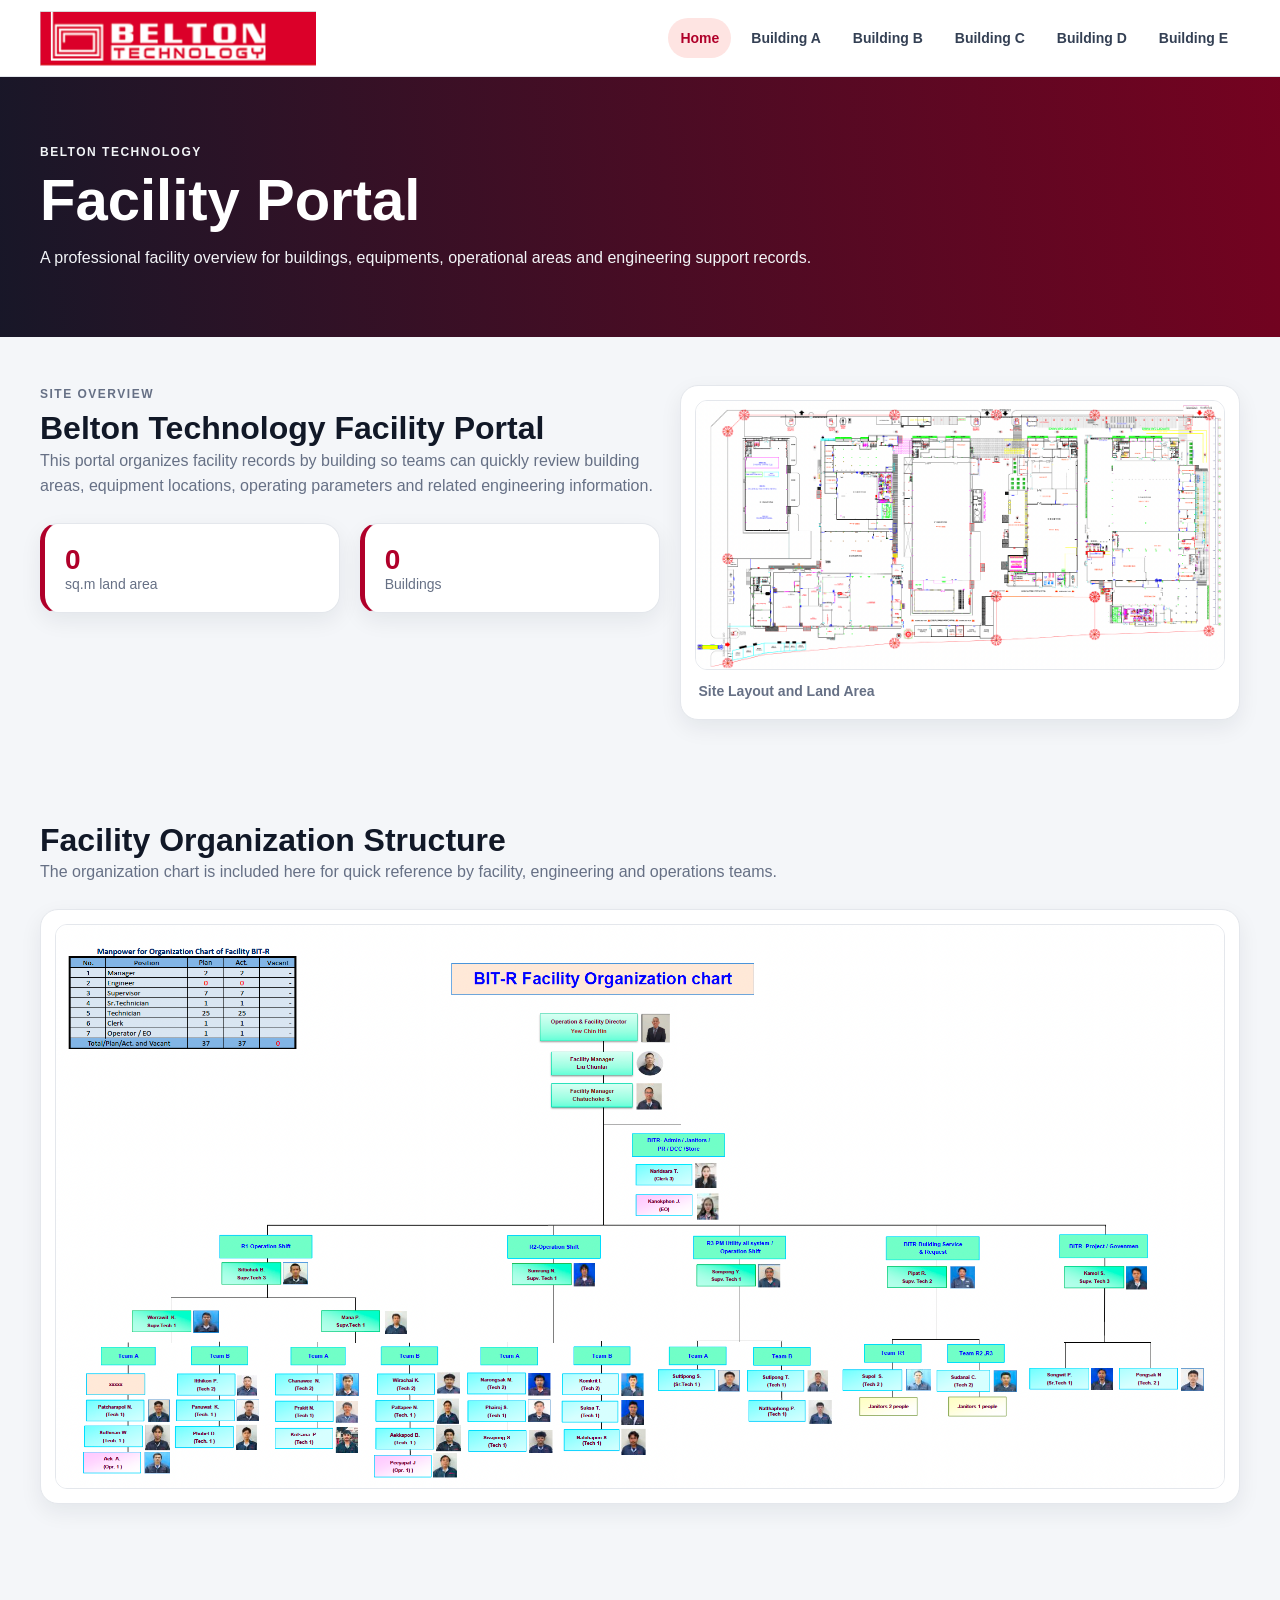
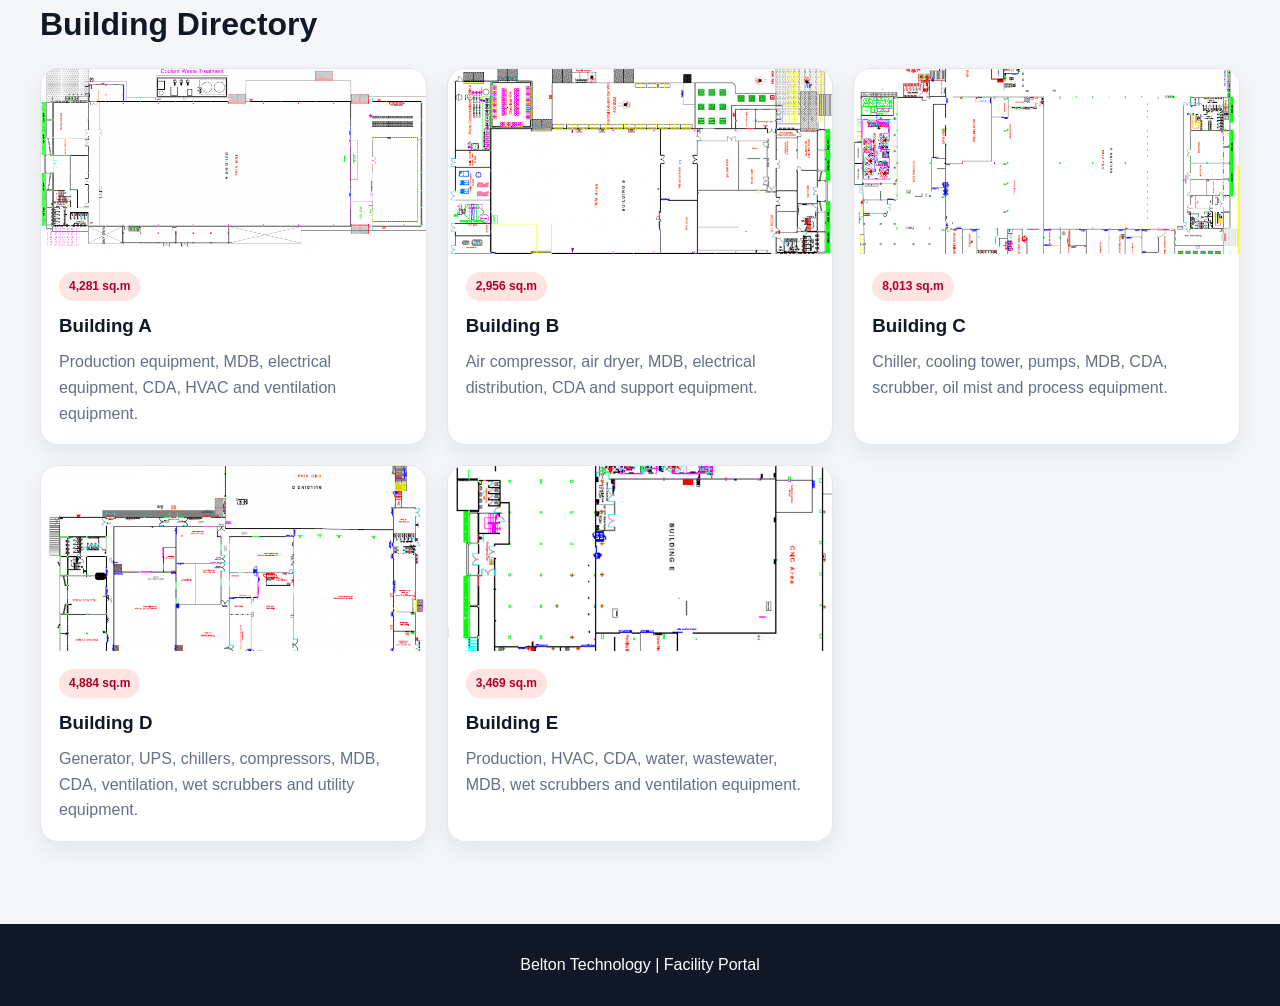
==== index.html @ 496d738d "Add javascript" ====
<!DOCTYPE html>
<html lang="en">
<head>
  <meta charset="UTF-8" />
  <meta name="viewport" content="width=device-width, initial-scale=1.0" />
  <title>Belton Technology | Facility Portal</title>
  <link rel="stylesheet" href="style.css" />
</head>
<body>

  <header class="site-header">
    <div class="container header-inner">
      <a class="brand" href="index.html">
  <img src="assets/photos/belton-logo.png" alt="Belton Technology Logo" class="company-logo">
</a>
      <nav class="top-nav">
  <a class="active" href="index.html">Home</a>
  <a href="buildingA.html">Building A</a>
  <a href="buildingB.html">Building B</a>
  <a href="buildingC.html">Building C</a>
  <a href="buildingD.html">Building D</a>
  <a href="buildingE.html">Building E</a>

</nav>
    </div>
  </header>

  <main>
    <section class="page-hero">
      <div class="container hero-inner">
        <div>
          <p class="eyebrow">Belton Technology</p>
          <h1>Facility Portal</h1>
          <p>A professional facility overview for buildings, equipments, operational areas and engineering support records.</p>
        </div>
      </div>
    </section>

    <section class="section">
      <div class="container summary-grid">
        <div>
          <div class="section-title">
            <p class="eyebrow">Site Overview</p>
            <h2>Belton Technology Facility Portal</h2>
            <p>
              This portal organizes facility records by building so teams can quickly review
              building areas, equipment locations, operating parameters and related engineering information.
            </p>
          </div>

          <div class="stat-grid interactive-stats">
  <button class="stat stat-button" type="button" data-message="Belton Technology has a total land area of 33,963 sq.m.">
    <strong class="counter" data-target="33963">0</strong>
    <span>sq.m land area</span>
  </button>

  <button class="stat stat-button" type="button" data-message="Belton Technology has 6 buildings. Click again to explore the building directory." data-scroll-target="building-directory">
    <strong class="counter" data-target="6">0</strong>
    <span>Buildings</span>
  </button>
</div>

<p id="stat-message" class="stat-message"></p>
         
        </div>

        <div>
      
      <figure class="image-card">
        <img src="assets/drawings/plant-layout-land.png" alt="Site Layout and Land Area" />
        <figcaption>Site Layout and Land Area</figcaption>
      </figure>

        </div>
      </div>
    </section>

    <section class="section">
      <div class="container">
        <div class="section-title">
          <h2>Facility Organization Structure</h2>
          <p>The organization chart is included here for quick reference by facility, engineering and operations teams.</p>
        </div>
        
      <figure class="image-card">
        <img src="assets/drawings/organization.png" alt="Facility Organization Chart" />
      </figure>

      </div>
    </section>

   <section class="section" id="building-directory">
      <div class="container">
        <div class="section-title">
          <h2>Building Directory</h2>
        </div>

        <div class="building-grid">
          <a class="building-card" href="buildingA.html">
            <img src="assets/drawings/building-a-floorplan.png" alt="Building A floor layout">
            <div><span class="badge">4,281 sq.m</span><h3>Building A</h3><p>Production equipment, MDB, electrical equipment, CDA, HVAC and ventilation equipment.</p></div>
          </a>

          <a class="building-card" href="buildingB.html">
            <img src="assets/drawings/building-b-floorplan.png" alt="Building B floor layout">
            <div><span class="badge">2,956 sq.m</span><h3>Building B</h3><p>Air compressor, air dryer, MDB, electrical distribution, CDA and support equipment.</p></div>
          </a>

          <a class="building-card" href="buildingC.html">
            <img src="assets/drawings/building-c-floorplan.png" alt="Building C floor layout">
            <div><span class="badge">8,013 sq.m</span><h3>Building C</h3><p>Chiller, cooling tower, pumps, MDB, CDA, scrubber, oil mist and process equipment.</p></div>
          </a>

          <a class="building-card" href="buildingD.html">
            <img src="assets/drawings/building-d-floorplan.png" alt="Building D floor layout">
            <div><span class="badge">4,884 sq.m</span><h3>Building D</h3><p>Generator, UPS, chillers, compressors, MDB, CDA, ventilation, wet scrubbers and utility equipment.</p></div>
          </a>

          <a class="building-card" href="buildingE.html">
            <img src="assets/drawings/building-e-floorplan.png" alt="Building E floor layout">
            <div><span class="badge">3,469 sq.m</span><h3>Building E</h3><p>Production, HVAC, CDA, water, wastewater, MDB, wet scrubbers and ventilation equipment.</p></div>
          </a>
        </div>
      </div>
    </section>
  </main>

 <footer class="site-footer">
  <p>Belton Technology | Facility Portal</p>
</footer>

<script src="script.js"></script>

</body>
</html>
---- style.css ----
* {
  box-sizing: border-box;
  margin: 0;
  padding: 0;
}

:root {
  --belton-red: #b0002a;
  --belton-dark-red: #7f001f;
  --ink: #111827;
  --muted: #667085;
  --bg: #f4f6f9;
  --card: #ffffff;
  --line: #e4e7ec;
  --dark: #101828;
}

body {
  font-family: Arial, Helvetica, sans-serif;
  background: var(--bg);
  color: var(--ink);
  line-height: 1.6;
}

img {
  display: block;
  max-width: 100%;
}

a {
  color: inherit;
  text-decoration: none;
}

.container {
  width: min(1200px, 94%);
  margin: 0 auto;
}

.site-header {
  background: #fff;
  border-bottom: 1px solid var(--line);
  position: sticky;
  top: 0;
  z-index: 20;
}

.header-inner {
  min-height: 76px;
  display: flex;
  align-items: center;
  justify-content: space-between;
  gap: 24px;
}

.brand {
  display: flex;
  align-items: center;
  gap: 12px;
}

.brand-mark {
  width: 44px;
  height: 44px;
  border-radius: 10px;
  background: linear-gradient(135deg, var(--belton-red), var(--belton-dark-red));
  color: #fff;
  display: grid;
  place-items: center;
  font-weight: 800;
  letter-spacing: 0.5px;
}

.brand strong {
  display: block;
  font-size: 20px;
  line-height: 1.1;
}

.brand small {
  display: block;
  color: var(--muted);
  font-weight: 700;
  margin-top: 3px;
}

.company-logo {
  height: 55px;
  width: auto;
  display: block;
}

.top-nav {
  display: flex;
  flex-wrap: wrap;
  gap: 8px;
  justify-content: flex-end;
}

.top-nav a {
  padding: 9px 12px;
  border-radius: 999px;
  color: #344054;
  font-weight: 700;
  font-size: 14px;
}

.top-nav a:hover,
.top-nav .active {
  background: #fee4e2;
  color: var(--belton-red);
}

.page-hero {
  background:
    linear-gradient(90deg, rgba(16, 24, 40, 0.94), rgba(127, 0, 31, 0.88)),
    linear-gradient(135deg, var(--belton-red), var(--dark));
  color: #fff;
  padding: 66px 0;
}

.page-hero h1 {
  font-size: clamp(34px, 5vw, 58px);
  line-height: 1.05;
  margin: 8px 0 14px;
}

.page-hero p {
  max-width: 900px;
  color: #f2f4f7;
}

.eyebrow {
  text-transform: uppercase;
  letter-spacing: 1.5px;
  font-size: 12px;
  font-weight: 800;
  color: #fda29b;
}

.section {
  padding: 48px 0;
}

.section-title {
  margin-bottom: 24px;
}

.section-title h2 {
  font-size: 32px;
  line-height: 1.18;
  margin-top: 6px;
}

.section-title p {
  color: var(--muted);
  max-width: 850px;
}

.summary-grid,
.card-grid,
.building-grid,
.image-grid,
.stat-grid {
  display: grid;
  gap: 20px;
}

.summary-grid {
  grid-template-columns: 1.05fr 0.95fr;
  align-items: start;
}

.card-grid {
  grid-template-columns: repeat(3, 1fr);
}

.building-grid {
  grid-template-columns: repeat(3, 1fr);
}

.stat-grid {
  grid-template-columns: repeat(4, 1fr);
}

.card,
.building-card,
.image-card,
.table-wrap,
.stat {
  background: var(--card);
  border: 1px solid var(--line);
  border-radius: 18px;
  box-shadow: 0 8px 22px rgba(16, 24, 40, 0.07);
  overflow: hidden;
}

.card {
  padding: 22px;
}

.card h3,
.building-card h3 {
  margin-bottom: 8px;
}

.card p,
.building-card p {
  color: var(--muted);
}

.building-card {
  transition: transform 0.2s ease, box-shadow 0.2s ease;
}

.building-card:hover {
  transform: translateY(-4px);
  box-shadow: 0 16px 32px rgba(16, 24, 40, 0.13);
}

.building-card img {
  width: 100%;
  height: 185px;
  object-fit: cover;
  background: #eaecf0;
}

.building-card div {
  padding: 18px;
}

.badge {
  display: inline-block;
  background: #fee4e2;
  color: var(--belton-red);
  border-radius: 999px;
  padding: 5px 10px;
  font-size: 12px;
  font-weight: 800;
  margin-bottom: 10px;
}

.stat {
  padding: 20px;
  border-left: 5px solid var(--belton-red);
}

.stat strong {
  display: block;
  font-size: 28px;
  color: var(--belton-red);
  line-height: 1.15;
}

.stat span {
  color: var(--muted);
  font-size: 14px;
}

.image-grid {
  grid-template-columns: repeat(2, 1fr);
}

.image-card {
  padding: 14px;
}

.image-card img {
  width: 100%;
  border-radius: 12px;
  border: 1px solid var(--line);
  background: #fff;
}

.image-card figcaption {
  padding: 10px 4px 2px;
  color: var(--muted);
  font-size: 14px;
  font-weight: 800;
}

.table-wrap {
  overflow-x: auto;
}

table {
  width: 100%;
  min-width: 430px;
  border-collapse: collapse;
}

th,
td {
  padding: 13px 14px;
  text-align: left;
  border-bottom: 1px solid var(--line);
}

th {
  background: var(--belton-red);
  color: #fff;
}

.note {
  padding: 18px 20px;
  border-radius: 16px;
  background: #fff7ed;
  border: 1px solid #fed7aa;
  color: #7c2d12;
}

.site-footer {
  background: var(--dark);
  color: #fff;
  text-align: center;
  padding: 28px;
  margin-top: 34px;
}

@media (max-width: 1000px) {
  .header-inner,
  .summary-grid {
    grid-template-columns: 1fr;
    display: grid;
  }

  .top-nav {
    justify-content: flex-start;
  }

  .card-grid,
  .building-grid,
  .stat-grid {
    grid-template-columns: repeat(2, 1fr);
  }

  .image-grid {
    grid-template-columns: 1fr;
  }
}

@media (max-width: 640px) {
  .card-grid,
  .building-grid,
  .stat-grid {
    grid-template-columns: 1fr;
  }

  .page-hero {
    padding: 42px 0;
  }
}


.two-stat-grid {
  display: grid;
  grid-template-columns: repeat(2, minmax(180px, 1fr));
  gap: 20px;
}

.equipment-grid {
  display: grid;
  grid-template-columns: repeat(2, 1fr);
  gap: 22px;
}

.equipment-card {
  background: var(--card);
  border: 1px solid var(--line);
  border-radius: 18px;
  box-shadow: 0 8px 22px rgba(16, 24, 40, 0.07);
  overflow: hidden;
}

.equipment-card img {
  width: 100%;
  height: 320px;
  object-fit: contain;
  background: #ffffff;
  border-bottom: none;
}

.equipment-body {
  padding: 20px;
}

.equipment-tag {
  display: inline-block;
  padding: 5px 10px;
  border-radius: 999px;
  background: #fee4e2;
  color: var(--belton-red);
  font-size: 12px;
  font-weight: 800;
  margin-bottom: 10px;
}

.equipment-location {
  color: var(--muted);
  margin-bottom: 14px;
}

.equipment-card dl {
  display: grid;
  gap: 12px;
}

.equipment-card dl div {
  padding-top: 12px;
  border-top: 1px solid var(--line);
}

.equipment-card dt {

  font-weight: 800;
  color: #344054;
  font-size: 13px;
}

.equipment-card dd {
  color: var(--muted);
  margin-top: 3px;
}

@media (max-width: 900px) {
  .equipment-grid {
    grid-template-columns: 1fr;
  }

  .two-stat-grid {
    grid-template-columns: 1fr;
  }
}

.building-hero-carousel {
  position: relative;
  height: 620px;
  overflow: hidden;
  color: white;
}
.carousel-track {
  display: flex;
  width: 100%;
  height: 100%;
  transition: transform 0.8s ease-in-out;
}

.carousel-track img {
  min-width: 100%;
  height: 100%;
  object-fit: cover;
}

.hero-overlay {
  position: absolute;
  inset: 0;
  background: linear-gradient(
    90deg,
    rgba(16, 24, 40, 0.78),
    rgba(80, 0, 35, 0.45)
  );
  z-index: 1;
}

.hero-text {
  position: absolute;
  z-index: 2;
  top: 50%;
  left: 8%;
  transform: translateY(-50%);
}

.hero-text h1 {
  font-size: clamp(48px, 7vw, 92px);
  line-height: 1;
  margin: 14px 0 20px;
}

.hero-text p {
  max-width: 850px;
  font-size: 20px;
  color: white;
}

.carousel-btn {
  position: absolute;
  top: 50%;
  transform: translateY(-50%);
  z-index: 5;

  width: 52px;
  height: 52px;
  border: none;
  border-radius: 50%;
  background: rgba(255, 255, 255, 0.92);
  color: #7f001f;

  display: grid;
  place-items: center;

  padding: 0;
  margin: 0;
  box-sizing: border-box;
  line-height: 1;
  cursor: pointer;
  appearance: none;
}

.carousel-btn:hover {
  background: white;
}

.carousel-btn::before {
  content: "";
  width: 11px;
  height: 11px;
  border: solid #7f001f;
  border-width: 0 4px 4px 0;
  display: block;
}

.prev-btn {
  left: 28px;
}

.next-btn {
  right: 28px;
}

.prev-btn::before {
  transform: rotate(135deg);
  margin-left: 4px;
}

.next-btn::before {
  transform: rotate(-45deg);
  margin-right: 4px;
}

/* Fix header background color */
.site-header {
  background: #ffffff;
  border-bottom: 1px solid var(--line);
}

.header-inner {
  background: #ffffff;
}

.top-nav {
  background: transparent;
}

.top-nav a {
  color: #344054;
}


/* Interactive stat cards */

.interactive-stats {
  grid-template-columns: repeat(2, minmax(180px, 1fr));
}

.stat-button {
  width: 100%;
  font-family: inherit;
  text-align: left;
  cursor: pointer;
  transition: transform 0.25s ease, box-shadow 0.25s ease, background 0.25s ease;
}

.stat-button:hover {
  transform: translateY(-6px);
  box-shadow: 0 18px 36px rgba(16, 24, 40, 0.16);
  background: #fff7f7;
}

.stat-button:active {
  transform: scale(0.98);
}

.stat-button:focus {
  outline: 3px solid #fda29b;
  outline-offset: 3px;
}

.stat-message {
  margin-top: 16px;
  color: var(--belton-red);
  font-weight: 800;
  font-size: 16px;
}

.equipment-card {
  transition: transform 0.22s ease, box-shadow 0.22s ease;
}

.equipment-card:hover {
  transform: translateY(-5px);
  box-shadow: 0 16px 32px rgba(16, 24, 40, 0.13);
}



.hero-text {
  animation: fadeUp 0.8s ease both;
}

@keyframes fadeUp {
  from {
    opacity: 0;
    transform: translateY(-40%);
  }

  to {
    opacity: 1;
    transform: translateY(-50%);
  }
}

/* Lift effect for building overview stat cards */
.two-stat-grid .stat {
  transition: transform 0.25s ease, box-shadow 0.25s ease;
}

.two-stat-grid .stat:hover {
  transform: translateY(-6px);
  box-shadow: 0 18px 34px rgba(16, 24, 40, 0.14);
}





/* Back to Top Button */
.back-to-top {
  position: fixed;
  right: 25px;
  bottom: 25px;
  width: 48px;
  height: 48px;
  border: none;
  border-radius: 50%;
  background-color: #222;
  color: white;
  font-size: 24px;
  font-weight: bold;
  cursor: pointer;
  display: none;
  align-items: center;
  justify-content: center;
  box-shadow: 0 6px 18px rgba(0, 0, 0, 0.25);
  z-index: 999;
  transition: transform 0.3s ease, opacity 0.3s ease, background-color 0.3s ease;
}

.back-to-top.show {
  display: flex;
}

.back-to-top:hover {
  transform: translateY(-5px);
  background-color: #444;
}

/* Smaller button on mobile */
@media (max-width: 600px) {
  .back-to-top {
    right: 18px;
    bottom: 18px;
    width: 42px;
    height: 42px;
    font-size: 22px;
  }
}



/* =========================
   Image Zoom Popup
========================= */

.zoomable-image {
  cursor: zoom-in;
}

/* Popup background */
.image-popup {
  position: fixed;
  top: 0;
  left: 0;
  width: 100%;
  height: 100%;
  background-color: rgba(0, 0, 0, 0.85);
  display: none;
  align-items: center;
  justify-content: center;
  flex-direction: column;
  z-index: 3000;
  padding: 20px;
}

/* Show popup */
.image-popup.active {
  display: flex;
}

/* Large image */
.image-popup-img {
  max-width: 90%;
  max-height: 80vh;
  border-radius: 10px;
  box-shadow: 0 8px 25px rgba(0, 0, 0, 0.5);
  cursor: default;
}

/* Caption text */
.image-popup-caption {
  color: white;
  margin-top: 12px;
  font-size: 15px;
  text-align: center;
  max-width: 90%;
}

/* Close button */
.image-popup-close {
  position: absolute;
  top: 25px;
  right: 35px;
  color: white;
  font-size: 42px;
  font-weight: bold;
  cursor: pointer;
  transition: transform 0.2s ease;
}

.image-popup-close:hover {
  transform: scale(1.15);
}

/* Mobile adjustment */
@media (max-width: 600px) {
  .image-popup-img {
    max-width: 95%;
    max-height: 75vh;
  }

  .image-popup-close {
    top: 18px;
    right: 24px;
    font-size: 36px;
  }

  .image-popup-caption {
    font-size: 14px;
  }
}


/* =========================
   Scroll Reveal Animation
========================= */

.reveal {
  opacity: 0;
  transform: translateY(35px);
  transition: opacity 1s ease, transform 1s ease;
}

.reveal.show-reveal {
  opacity: 1;
  transform: translateY(0);
}



/* =========================
   Carousel Dots
========================= */

.carousel-dots {
  position: absolute;
  left: 50%;
  bottom: 18px;
  transform: translateX(-50%);
  display: flex;
  gap: 10px;
  z-index: 20;
}

.carousel-dot {
  width: 6px;
  height: 6px;
  border: none;
  border-radius: 50%;
  background-color: rgba(255, 255, 255, 0.65);
  cursor: pointer;
  transition: transform 0.3s ease, background-color 0.3s ease;
}

.carousel-dot.active {
  background-color: #ffffff;
  transform: scale(1.25);
}

.carousel-dot:hover {
  background-color: #ffffff;
  transform: scale(1.2);
}
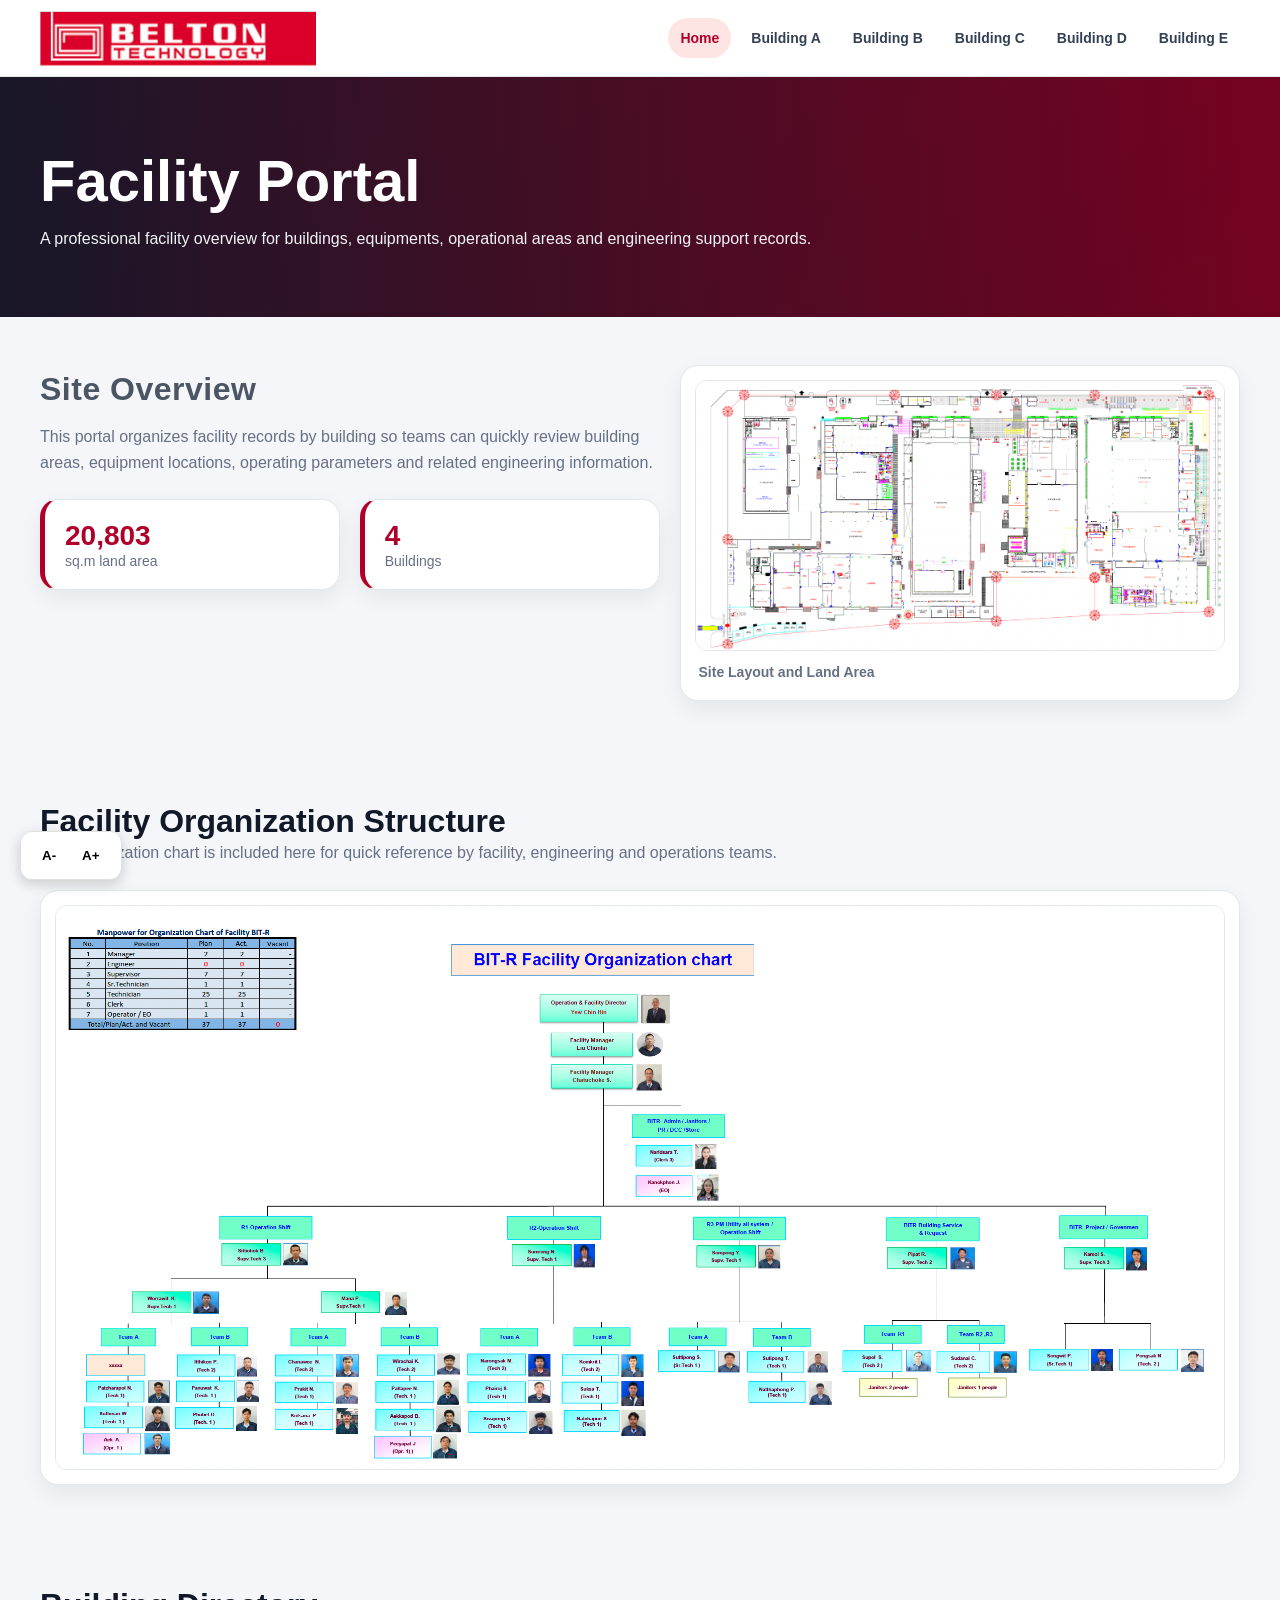
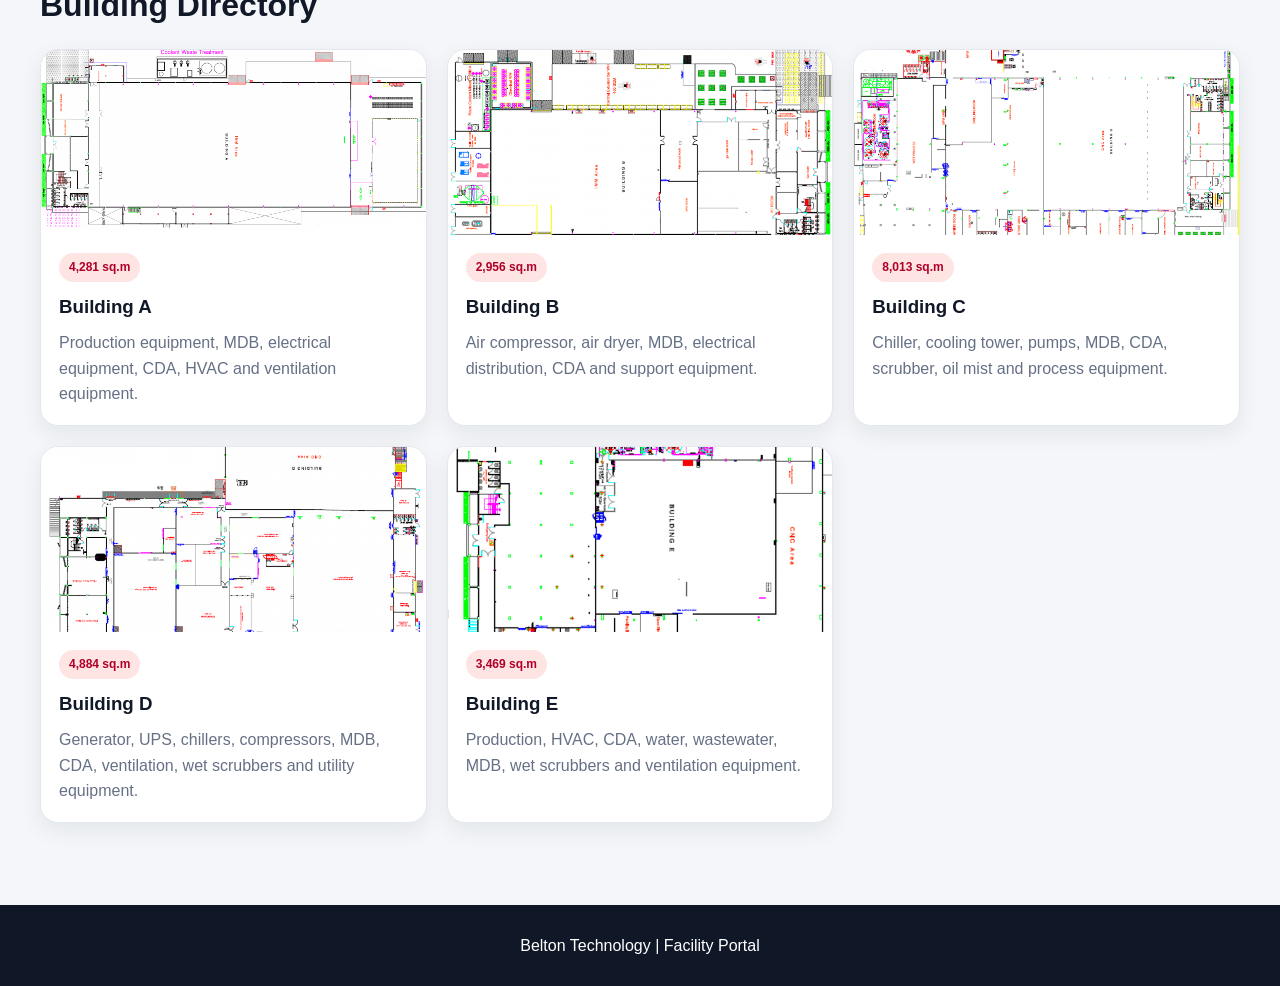
==== commit 11b2089d: "New changes" ====
--- a/index.html
+++ b/index.html
@@ -3,7 +3,7 @@
 <head>
   <meta charset="UTF-8" />
   <meta name="viewport" content="width=device-width, initial-scale=1.0" />
-  <title>Belton Technology | Facility Portal</title>
+  <title>Facility Portal</title>
   <link rel="stylesheet" href="style.css" />
 </head>
 <body>
@@ -29,7 +29,6 @@
     <section class="page-hero">
       <div class="container hero-inner">
         <div>
-          <p class="eyebrow">Belton Technology</p>
           <h1>Facility Portal</h1>
           <p>A professional facility overview for buildings, equipments, operational areas and engineering support records.</p>
         </div>
@@ -40,8 +39,7 @@
       <div class="container summary-grid">
         <div>
           <div class="section-title">
-            <p class="eyebrow">Site Overview</p>
-            <h2>Belton Technology Facility Portal</h2>
+          <h2 class="overview-title">Site Overview</h2>
             <p>
               This portal organizes facility records by building so teams can quickly review
               building areas, equipment locations, operating parameters and related engineering information.
@@ -129,6 +127,14 @@
   <p>Belton Technology | Facility Portal</p>
 </footer>
 
+<div class="text-size-box">
+  <div class="text-size-buttons">
+    <button onclick="decreaseText()">A-</button>
+    <button onclick="increaseText()">A+</button>
+  </div>
+</div>
+
+
 <script src="script.js"></script>
 
 </body>
--- a/style.css
+++ b/style.css
@@ -810,3 +810,54 @@
   background-color: #ffffff;
   transform: scale(1.2);
 }
+
+
+.text-size-box {
+  position: fixed;
+  left: 20px;
+  bottom: 20px;
+  background-color: white;
+  padding: 10px 12px;
+  border-radius: 12px;
+  box-shadow: 0 4px 14px rgba(0, 0, 0, 0.18);
+  z-index: 1000;
+  text-align: center;
+  border: 1px solid #e0e0e0;
+}
+
+.text-size-box p {
+  margin: 0 0 8px;
+  font-size: 13px;
+  font-weight: 600;
+  color: #ffffff;
+}
+
+.text-size-buttons {
+  display: flex;
+  gap: 8px;
+}
+
+.text-size-buttons button {
+  border: none;
+  background-color: #ffffff;
+  color: rgb(0, 0, 0);
+  padding: 6px 9px;
+  border-radius: 8px;
+  cursor: pointer;
+  font-weight: bold;
+  transition: 0.3s ease;
+}
+
+.text-size-buttons button:hover {
+  background-color: #ffffff;
+  transform: translateY(-2px);
+}
+
+
+.overview-title {
+  font-size: 34px;
+  font-weight: 800;
+  color: #4b5563;
+  margin-bottom: 15px;
+  letter-spacing: 0.5px;
+}
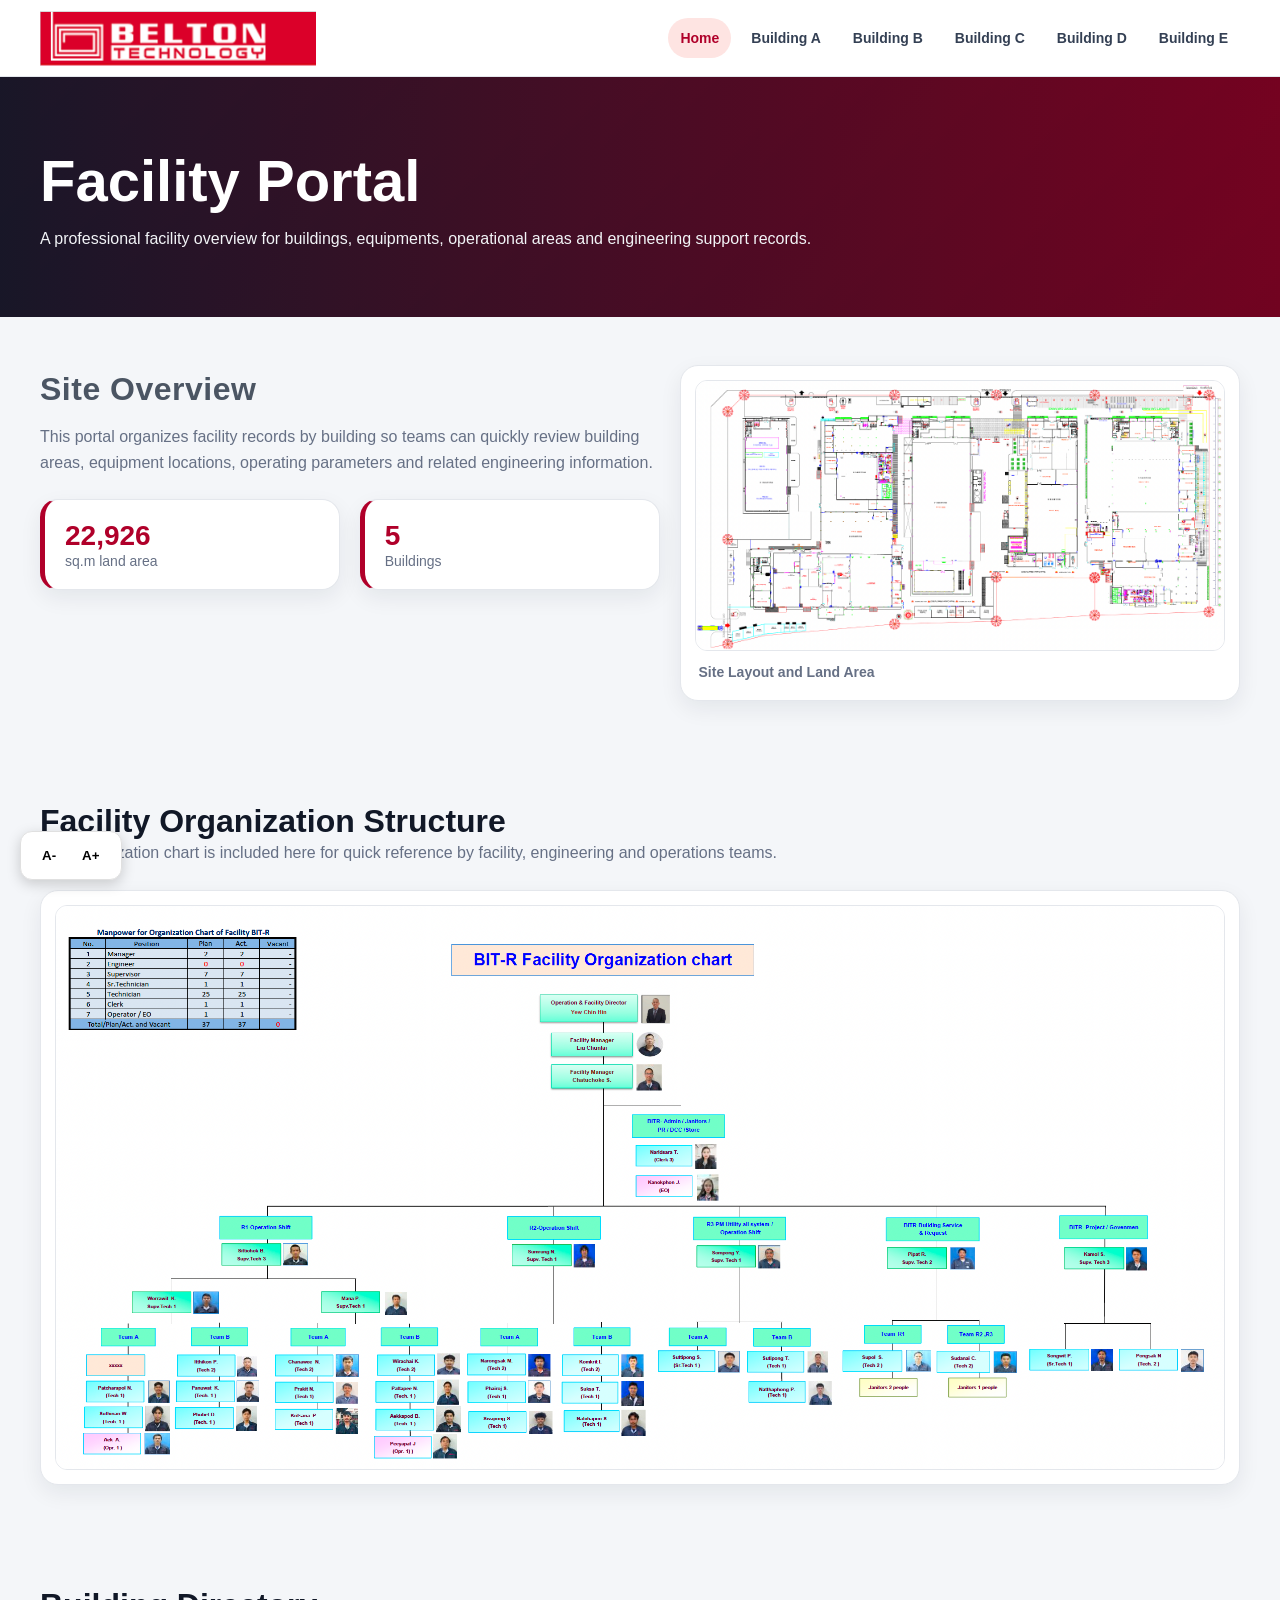
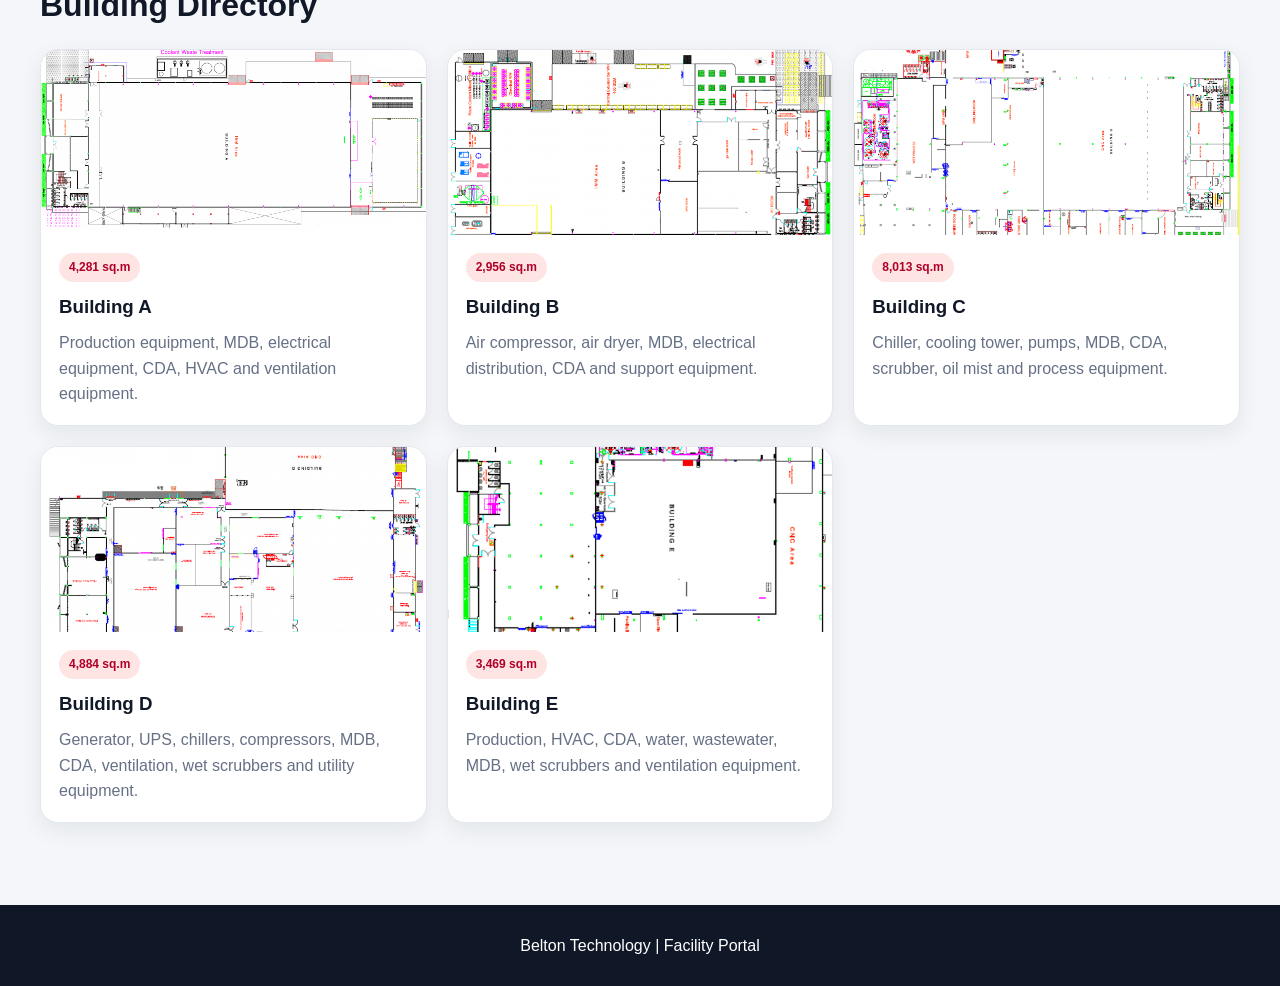
==== commit 8a1e405a: "New changes added and mobile view" ====
--- a/index.html
+++ b/index.html
@@ -3,27 +3,30 @@
 <head>
   <meta charset="UTF-8" />
   <meta name="viewport" content="width=device-width, initial-scale=1.0" />
-  <title>Facility Portal</title>
+  <title>Belton Technology | Facility Portal</title>
   <link rel="stylesheet" href="style.css" />
-</head>
-<body>
+<header class="site-header">
+  <div class="container header-inner">
 
-  <header class="site-header">
-    <div class="container header-inner">
-      <a class="brand" href="index.html">
-  <img src="assets/photos/belton-logo.png" alt="Belton Technology Logo" class="company-logo">
-</a>
-      <nav class="top-nav">
-  <a class="active" href="index.html">Home</a>
-  <a href="buildingA.html">Building A</a>
-  <a href="buildingB.html">Building B</a>
-  <a href="buildingC.html">Building C</a>
-  <a href="buildingD.html">Building D</a>
-  <a href="buildingE.html">Building E</a>
+    <a class="brand" href="index.html">
+      <img src="assets/photos/belton-logo.png" alt="Belton Technology Logo" class="company-logo">
+    </a>
 
-</nav>
-    </div>
-  </header>
+    <button class="hamburger" id="hamburgerBtn" type="button" aria-label="Open menu">
+      ☰
+    </button>
+
+    <nav class="top-nav" id="mobileNav">
+      <a class="active" href="index.html">Home</a>
+      <a href="buildingA.html">Building A</a>
+      <a href="buildingB.html">Building B</a>
+      <a href="buildingC.html">Building C</a>
+      <a href="buildingD.html">Building D</a>
+      <a href="buildingE.html">Building E</a>
+    </nav>
+
+  </div>
+</header>
 
   <main>
     <section class="page-hero">
@@ -134,7 +137,6 @@
   </div>
 </div>
 
-
 <script src="script.js"></script>
 
 </body>
--- a/style.css
+++ b/style.css
@@ -352,6 +352,7 @@
   }
 }
 
+/* Equipment grid */
 
 .two-stat-grid {
   display: grid;
@@ -433,6 +434,8 @@
   }
 }
 
+/* Carousel of Each page displayin the building images*/
+
 .building-hero-carousel {
   position: relative;
   height: 620px;
@@ -482,6 +485,8 @@
   font-size: 20px;
   color: white;
 }
+
+/* Carousel button */
 
 .carousel-btn {
   position: absolute;
@@ -860,4 +865,329 @@
   color: #4b5563;
   margin-bottom: 15px;
   letter-spacing: 0.5px;
-}+}
+
+.theme-toggle {
+  position: fixed;
+  right: 20px;
+  bottom: 20px;
+  width: 46px;
+  height: 46px;
+  border: none;
+  border-radius: 50%;
+  background-color: #ffffff;
+  color: #374151;
+  font-size: 20px;
+  cursor: pointer;
+  box-shadow: 0 6px 18px rgba(0, 0, 0, 0.18);
+  z-index: 1000;
+  transition: 0.3s ease;
+}
+
+
+/* =========================
+   Better Mobile View
+========================= */
+
+@media (max-width: 768px) {
+
+  body {
+    overflow-x: hidden;
+  }
+
+  .container {
+    width: 92%;
+  }
+
+  .header-inner {
+    min-height: auto;
+    padding: 14px 0;
+    gap: 14px;
+  }
+
+  .brand {
+    justify-content: center;
+  }
+
+  .company-logo {
+    height: 45px;
+  }
+
+  .top-nav {
+    justify-content: center;
+    gap: 6px;
+  }
+
+  .top-nav a {
+    font-size: 13px;
+    padding: 8px 10px;
+  }
+
+  .building-hero-carousel {
+    height: 420px;
+  }
+
+  .hero-text {
+    left: 6%;
+    right: 6%;
+  }
+
+  .hero-text h1 {
+    font-size: 36px;
+  }
+
+  .hero-text p {
+    font-size: 15px;
+    max-width: 100%;
+  }
+
+  .carousel-btn {
+    width: 40px;
+    height: 40px;
+  }
+
+  .prev-btn {
+    left: 12px;
+  }
+
+  .next-btn {
+    right: 12px;
+  }
+
+  .section {
+    padding: 34px 0;
+  }
+
+  .section-title h2,
+  .overview-title {
+    font-size: 26px;
+  }
+
+  .card,
+  .building-card div,
+  .equipment-body,
+  .stat {
+    padding: 16px;
+  }
+
+  .equipment-card img {
+    height: 240px;
+  }
+}
+
+@media (max-width: 480px) {
+
+  .building-hero-carousel {
+    height: 360px;
+  }
+
+  .hero-text h1 {
+    font-size: 30px;
+  }
+
+  .hero-text p {
+    font-size: 14px;
+  }
+
+  .top-nav a {
+    font-size: 12px;
+    padding: 7px 9px;
+  }
+
+  .page-hero h1 {
+    font-size: 30px;
+  }
+
+  .section-title h2,
+  .overview-title {
+    font-size: 23px;
+  }
+
+  .equipment-card img {
+    height: 210px;
+  }
+}
+
+/* =========================
+   Mobile Hamburger Menu
+========================= */
+
+.hamburger {
+  display: none;
+  border: none;
+  background: #fee4e2;
+  color: var(--belton-red);
+  font-size: 28px;
+  font-weight: 800;
+  width: 44px;
+  height: 44px;
+  border-radius: 10px;
+  cursor: pointer;
+}
+
+@media (max-width: 768px) {
+
+  .header-inner {
+    display: flex;
+    flex-wrap: wrap;
+    justify-content: space-between;
+    align-items: center;
+  }
+
+  .hamburger {
+    display: grid;
+    place-items: center;
+  }
+
+  .top-nav {
+    display: none;
+    width: 100%;
+    flex-direction: column;
+    gap: 8px;
+    padding: 12px 0 6px;
+  }
+
+  .top-nav.show-menu {
+    display: flex;
+  }
+
+  .top-nav a {
+    display: block;
+    width: 100%;
+    text-align: center;
+    background: #f9fafb;
+    border: 1px solid var(--line);
+    border-radius: 12px;
+    padding: 12px;
+    font-size: 14px;
+  }
+}
+
+
+/* =========================
+   Fix Invisible Equipment Cards
+========================= */
+
+.equipment-grid,
+.equipment-card,
+.equipment-card img,
+.equipment-body {
+  opacity: 1 !important;
+  visibility: visible !important;
+}
+
+.equipment-grid.reveal,
+.equipment-card.reveal,
+.equipment-card img.reveal,
+.equipment-body.reveal,
+.equipment-card .reveal {
+  opacity: 1 !important;
+  visibility: visible !important;
+  transform: none !important;
+}
+
+
+
+/* Force equipment cards to stay visible */
+.equipment-grid .equipment-card,
+.equipment-grid .equipment-card img,
+.equipment-grid .equipment-body {
+  opacity: 1 !important;
+  visibility: visible !important;
+  transform: none !important;
+  display: block !important;
+}
+
+/* =========================
+   Final fix for invisible equipment sections
+========================= */
+
+.reveal:has(.equipment-grid),
+.reveal:has(.equipment-card),
+.section:has(.equipment-grid),
+.container:has(.equipment-grid),
+.equipment-grid,
+.equipment-card,
+.equipment-card img,
+.equipment-body {
+  opacity: 1 !important;
+  visibility: visible !important;
+  transform: none !important;
+}
+
+/* =========================
+   Smaller Carousel Buttons on Mobile
+========================= */
+
+@media (max-width: 768px) {
+  .carousel-btn {
+    width: 38px;
+    height: 38px;
+  }
+
+  .carousel-btn::before {
+    width: 8px;
+    height: 8px;
+    border-width: 0 3px 3px 0;
+  }
+
+  .prev-btn {
+    left: 14px;
+  }
+
+  .next-btn {
+    right: 14px;
+  }
+}
+
+@media (max-width: 480px) {
+  .carousel-btn {
+    width: 34px;
+    height: 34px;
+  }
+
+  .carousel-btn::before {
+    width: 7px;
+    height: 7px;
+    border-width: 0 3px 3px 0;
+  }
+
+  .prev-btn {
+    left: 10px;
+  }
+
+  .next-btn {
+    right: 10px;
+  }
+}
+
+@media (max-width: 768px) {
+  .hero-text h1 {
+    font-size: 36px;
+  }
+
+  .hero-text p {
+    font-size: 17px;
+  }
+}
+
+@media (max-width: 480px) {
+  .hero-text h1 {
+    font-size: 30px;
+  }
+
+  .hero-text p {
+    font-size: 15px;
+  }
+}
+
+/* =========================
+   Hide Carousel Arrows on Phone View
+========================= */
+
+@media (max-width: 768px) {
+  .building-hero-carousel .carousel-btn {
+    display: none !important;
+  }
+}
+
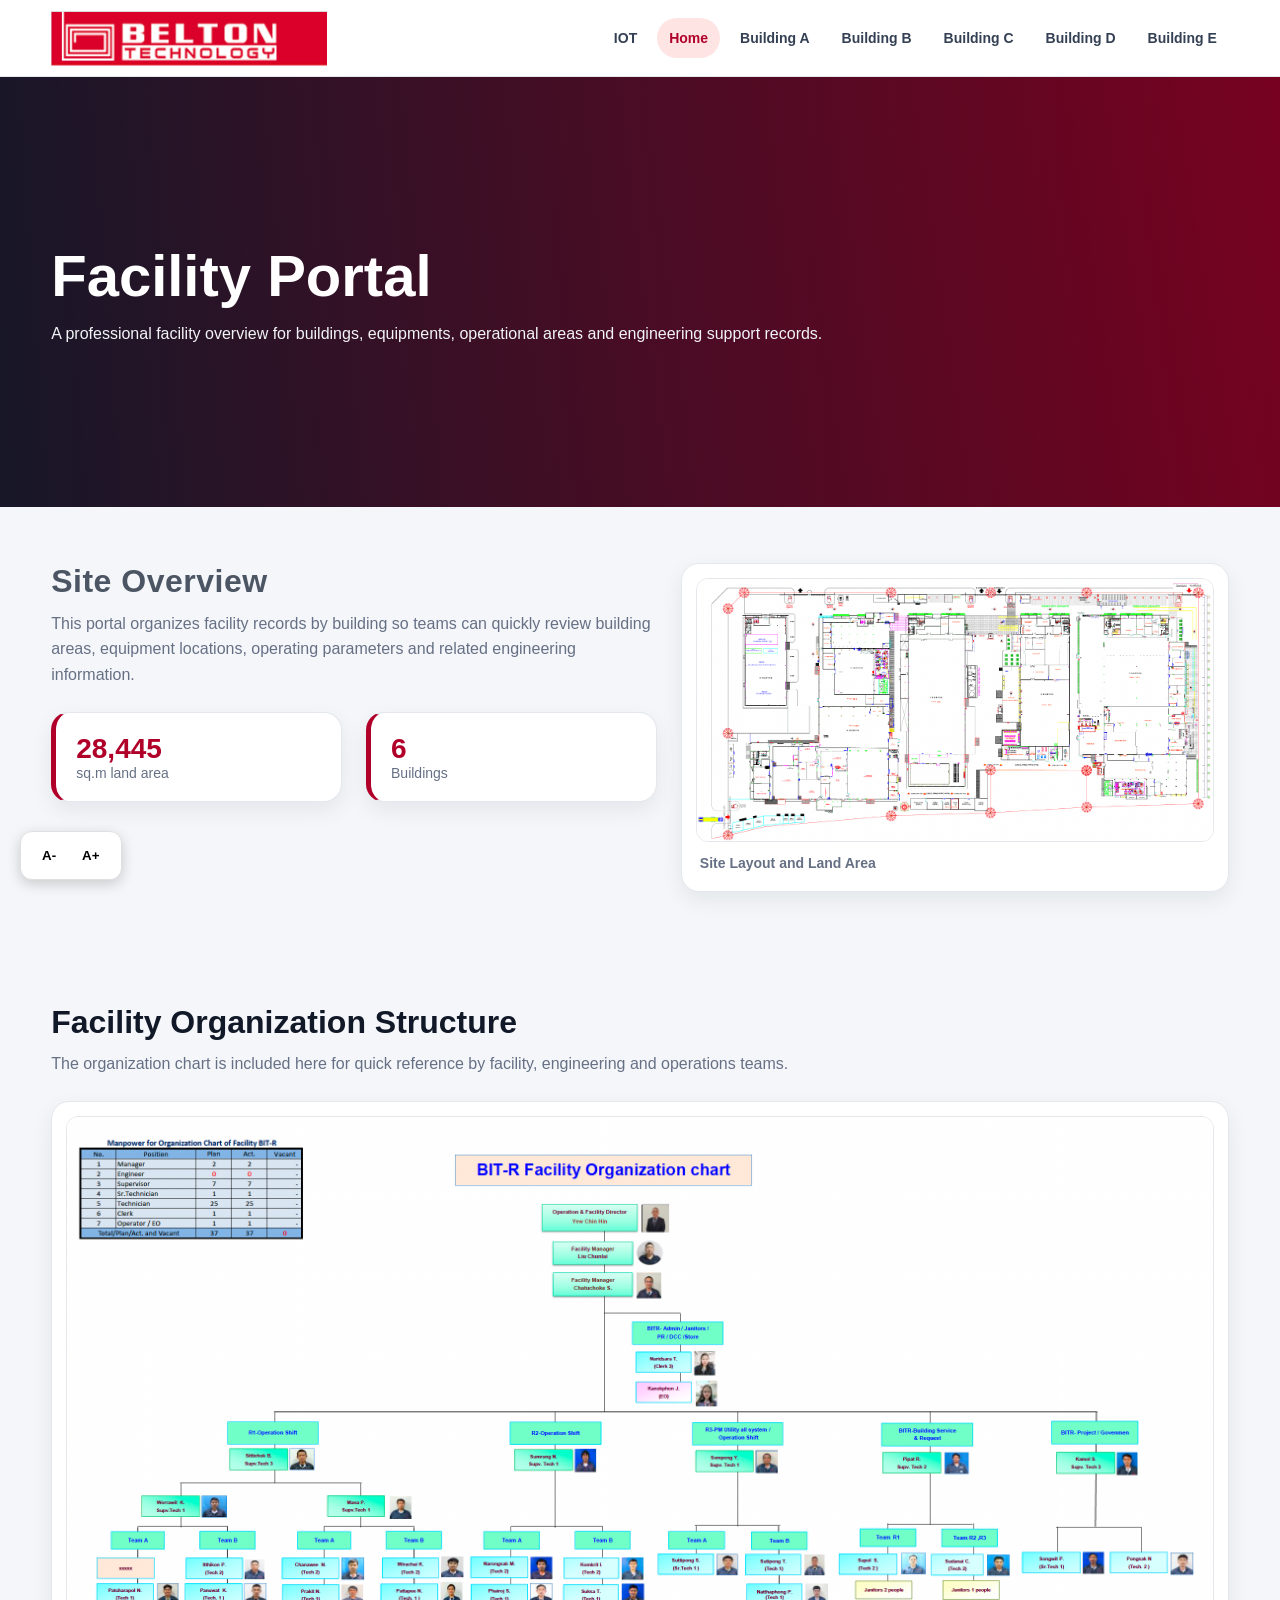
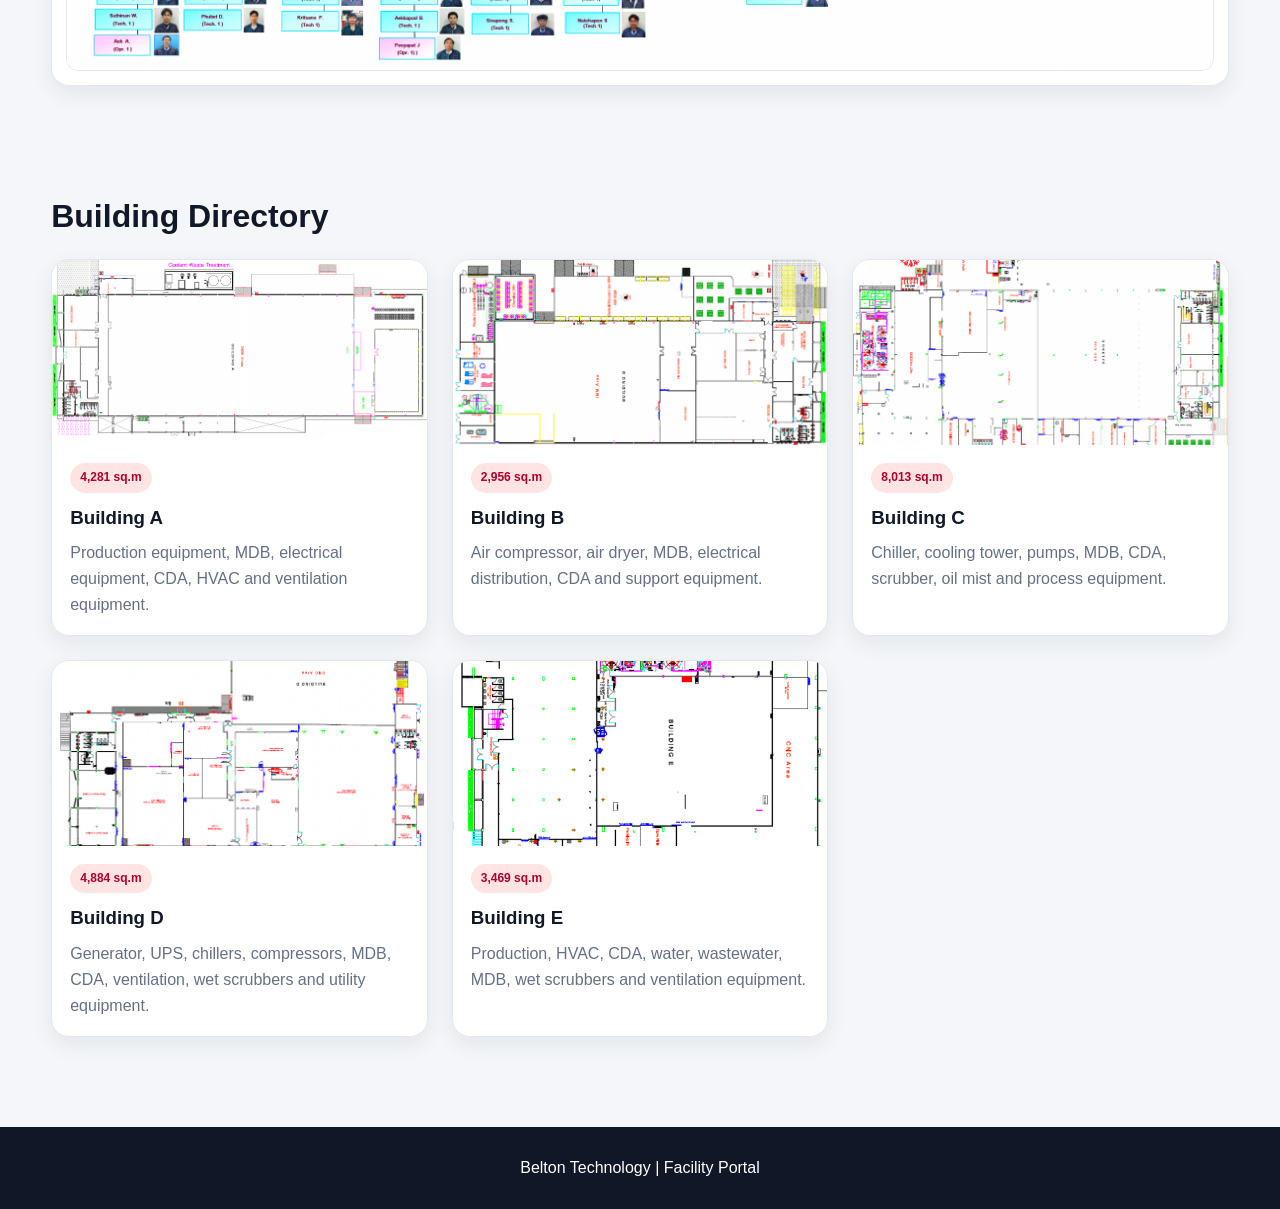
==== commit e5ec7237: "New page added IOT" ====
--- a/index.html
+++ b/index.html
@@ -17,6 +17,7 @@
     </button>
 
     <nav class="top-nav" id="mobileNav">
+      <a href="IOT.html">IOT</a>
       <a class="active" href="index.html">Home</a>
       <a href="buildingA.html">Building A</a>
       <a href="buildingB.html">Building B</a>
--- a/style.css
+++ b/style.css
@@ -1,4 +1,3 @@
-
 * {
   box-sizing: border-box;
   margin: 0;
@@ -16,11 +15,16 @@
   --dark: #101828;
 }
 
+html {
+  scroll-behavior: smooth;
+}
+
 body {
   font-family: Arial, Helvetica, sans-serif;
   background: var(--bg);
   color: var(--ink);
   line-height: 1.6;
+  overflow-x: hidden;
 }
 
 img {
@@ -33,13 +37,40 @@
   text-decoration: none;
 }
 
+/* =========================
+   Shared Layout Spacing
+========================= */
+
 .container {
-  width: min(1200px, 94%);
+  width: min(1200px, 92%);
   margin: 0 auto;
 }
 
+.section {
+  padding: clamp(36px, 5vw, 56px) 0;
+}
+
+.section-title {
+  margin-bottom: 24px;
+}
+
+.section-title h2 {
+  font-size: clamp(26px, 3vw, 32px);
+  line-height: 1.18;
+  margin-bottom: 10px;
+}
+
+.section-title p {
+  color: var(--muted);
+  max-width: 850px;
+}
+
+/* =========================
+   Header / Navigation
+========================= */
+
 .site-header {
-  background: #fff;
+  background: #ffffff;
   border-bottom: 1px solid var(--line);
   position: sticky;
   top: 0;
@@ -58,6 +89,7 @@
   display: flex;
   align-items: center;
   gap: 12px;
+  flex-shrink: 0;
 }
 
 .brand-mark {
@@ -94,8 +126,10 @@
 .top-nav {
   display: flex;
   flex-wrap: wrap;
+  align-items: center;
+  justify-content: flex-end;
   gap: 8px;
-  justify-content: flex-end;
+  background: transparent;
 }
 
 .top-nav a {
@@ -104,6 +138,7 @@
   color: #344054;
   font-weight: 700;
   font-size: 14px;
+  white-space: nowrap;
 }
 
 .top-nav a:hover,
@@ -111,13 +146,30 @@
   background: #fee4e2;
   color: var(--belton-red);
 }
+
+.hamburger {
+  display: none;
+  border: none;
+  background: #fee4e2;
+  color: var(--belton-red);
+  font-size: 28px;
+  font-weight: 800;
+  width: 44px;
+  height: 44px;
+  border-radius: 10px;
+  cursor: pointer;
+}
+
+/* =========================
+   Normal Page Hero
+========================= */
 
 .page-hero {
   background:
     linear-gradient(90deg, rgba(16, 24, 40, 0.94), rgba(127, 0, 31, 0.88)),
     linear-gradient(135deg, var(--belton-red), var(--dark));
   color: #fff;
-  padding: 66px 0;
+  padding: clamp(42px, 6vw, 66px) 0;
 }
 
 .page-hero h1 {
@@ -139,56 +191,205 @@
   color: #fda29b;
 }
 
-.section {
-  padding: 48px 0;
-}
-
-.section-title {
-  margin-bottom: 24px;
-}
-
-.section-title h2 {
-  font-size: 32px;
-  line-height: 1.18;
-  margin-top: 6px;
-}
-
-.section-title p {
-  color: var(--muted);
+/* =========================
+   Building Hero Carousel
+========================= */
+
+.building-hero-carousel {
+  position: relative;
+  height: 620px;
+  overflow: hidden;
+  color: white;
+}
+
+.carousel-track {
+  display: flex;
+  width: 100%;
+  height: 100%;
+  transition: transform 0.8s ease-in-out;
+}
+
+.carousel-track img {
+  min-width: 100%;
+  height: 100%;
+  object-fit: cover;
+}
+
+.hero-overlay {
+  position: absolute;
+  inset: 0;
+  background: linear-gradient(
+    90deg,
+    rgba(16, 24, 40, 0.78),
+    rgba(80, 0, 35, 0.45)
+  );
+  z-index: 1;
+}
+
+.hero-text {
+  position: absolute;
+  z-index: 2;
+  top: 50%;
+  left: 50%;
+  width: min(1200px, 92%);
+  transform: translate(-50%, -50%);
+  animation: fadeHero 0.8s ease both;
+}
+
+.hero-text h1 {
+  font-size: clamp(48px, 7vw, 92px);
+  line-height: 1;
+  margin: 14px 0 20px;
+}
+
+.hero-text p {
   max-width: 850px;
-}
+  font-size: 20px;
+  color: white;
+}
+
+@keyframes fadeHero {
+  from {
+    opacity: 0;
+    transform: translate(-50%, -42%);
+  }
+
+  to {
+    opacity: 1;
+    transform: translate(-50%, -50%);
+  }
+}
+
+/* Carousel buttons */
+
+.carousel-btn {
+  position: absolute;
+  top: 50%;
+  transform: translateY(-50%);
+  z-index: 5;
+  width: 52px;
+  height: 52px;
+  border: none;
+  border-radius: 50%;
+  background: rgba(255, 255, 255, 0.92);
+  color: #7f001f;
+  display: grid;
+  place-items: center;
+  padding: 0;
+  margin: 0;
+  box-sizing: border-box;
+  line-height: 1;
+  cursor: pointer;
+  appearance: none;
+}
+
+.carousel-btn:hover {
+  background: white;
+}
+
+.carousel-btn::before {
+  content: "";
+  width: 11px;
+  height: 11px;
+  border: solid #7f001f;
+  border-width: 0 4px 4px 0;
+  display: block;
+}
+
+.prev-btn {
+  left: 28px;
+}
+
+.next-btn {
+  right: 28px;
+}
+
+.prev-btn::before {
+  transform: rotate(135deg);
+  margin-left: 4px;
+}
+
+.next-btn::before {
+  transform: rotate(-45deg);
+  margin-right: 4px;
+}
+
+/* Carousel dots */
+
+.carousel-dots {
+  position: absolute;
+  left: 50%;
+  bottom: 18px;
+  transform: translateX(-50%);
+  display: flex;
+  gap: 10px;
+  z-index: 20;
+}
+
+.carousel-dot {
+  width: 6px;
+  height: 6px;
+  border: none;
+  border-radius: 50%;
+  background-color: rgba(255, 255, 255, 0.65);
+  cursor: pointer;
+  transition: transform 0.3s ease, background-color 0.3s ease;
+}
+
+.carousel-dot.active {
+  background-color: #ffffff;
+  transform: scale(1.25);
+}
+
+.carousel-dot:hover {
+  background-color: #ffffff;
+  transform: scale(1.2);
+}
+
+/* =========================
+   Shared Grids / Cards
+========================= */
 
 .summary-grid,
 .card-grid,
 .building-grid,
 .image-grid,
+.stat-grid,
+.two-stat-grid,
+.equipment-grid {
+  display: grid;
+  gap: 24px;
+}
+
+.summary-grid {
+  grid-template-columns: minmax(0, 1.05fr) minmax(320px, 0.95fr);
+  align-items: start;
+}
+
+.card-grid,
+.building-grid {
+  grid-template-columns: repeat(3, minmax(0, 1fr));
+}
+
 .stat-grid {
-  display: grid;
-  gap: 20px;
-}
-
-.summary-grid {
-  grid-template-columns: 1.05fr 0.95fr;
-  align-items: start;
-}
-
-.card-grid {
-  grid-template-columns: repeat(3, 1fr);
-}
-
-.building-grid {
-  grid-template-columns: repeat(3, 1fr);
-}
-
-.stat-grid {
-  grid-template-columns: repeat(4, 1fr);
+  grid-template-columns: repeat(4, minmax(0, 1fr));
+}
+
+.image-grid,
+.equipment-grid {
+  grid-template-columns: repeat(2, minmax(0, 1fr));
+}
+
+.two-stat-grid {
+  grid-template-columns: repeat(2, minmax(180px, 1fr));
 }
 
 .card,
 .building-card,
 .image-card,
 .table-wrap,
-.stat {
+.stat,
+.equipment-card {
   background: var(--card);
   border: 1px solid var(--line);
   border-radius: 18px;
@@ -210,12 +411,16 @@
   color: var(--muted);
 }
 
-.building-card {
-  transition: transform 0.2s ease, box-shadow 0.2s ease;
-}
-
-.building-card:hover {
-  transform: translateY(-4px);
+.building-card,
+.equipment-card,
+.two-stat-grid .stat {
+  transition: transform 0.22s ease, box-shadow 0.22s ease, background 0.22s ease;
+}
+
+.building-card:hover,
+.equipment-card:hover,
+.two-stat-grid .stat:hover {
+  transform: translateY(-5px);
   box-shadow: 0 16px 32px rgba(16, 24, 40, 0.13);
 }
 
@@ -258,10 +463,6 @@
   font-size: 14px;
 }
 
-.image-grid {
-  grid-template-columns: repeat(2, 1fr);
-}
-
 .image-card {
   padding: 14px;
 }
@@ -279,6 +480,10 @@
   font-size: 14px;
   font-weight: 800;
 }
+
+/* =========================
+   Tables / Notes
+========================= */
 
 .table-wrap {
   overflow-x: auto;
@@ -310,69 +515,9 @@
   color: #7c2d12;
 }
 
-.site-footer {
-  background: var(--dark);
-  color: #fff;
-  text-align: center;
-  padding: 28px;
-  margin-top: 34px;
-}
-
-@media (max-width: 1000px) {
-  .header-inner,
-  .summary-grid {
-    grid-template-columns: 1fr;
-    display: grid;
-  }
-
-  .top-nav {
-    justify-content: flex-start;
-  }
-
-  .card-grid,
-  .building-grid,
-  .stat-grid {
-    grid-template-columns: repeat(2, 1fr);
-  }
-
-  .image-grid {
-    grid-template-columns: 1fr;
-  }
-}
-
-@media (max-width: 640px) {
-  .card-grid,
-  .building-grid,
-  .stat-grid {
-    grid-template-columns: 1fr;
-  }
-
-  .page-hero {
-    padding: 42px 0;
-  }
-}
-
-/* Equipment grid */
-
-.two-stat-grid {
-  display: grid;
-  grid-template-columns: repeat(2, minmax(180px, 1fr));
-  gap: 20px;
-}
-
-.equipment-grid {
-  display: grid;
-  grid-template-columns: repeat(2, 1fr);
-  gap: 22px;
-}
-
-.equipment-card {
-  background: var(--card);
-  border: 1px solid var(--line);
-  border-radius: 18px;
-  box-shadow: 0 8px 22px rgba(16, 24, 40, 0.07);
-  overflow: hidden;
-}
+/* =========================
+   Equipment Cards
+========================= */
 
 .equipment-card img {
   width: 100%;
@@ -413,7 +558,6 @@
 }
 
 .equipment-card dt {
-
   font-weight: 800;
   color: #344054;
   font-size: 13px;
@@ -424,145 +568,9 @@
   margin-top: 3px;
 }
 
-@media (max-width: 900px) {
-  .equipment-grid {
-    grid-template-columns: 1fr;
-  }
-
-  .two-stat-grid {
-    grid-template-columns: 1fr;
-  }
-}
-
-/* Carousel of Each page displayin the building images*/
-
-.building-hero-carousel {
-  position: relative;
-  height: 620px;
-  overflow: hidden;
-  color: white;
-}
-.carousel-track {
-  display: flex;
-  width: 100%;
-  height: 100%;
-  transition: transform 0.8s ease-in-out;
-}
-
-.carousel-track img {
-  min-width: 100%;
-  height: 100%;
-  object-fit: cover;
-}
-
-.hero-overlay {
-  position: absolute;
-  inset: 0;
-  background: linear-gradient(
-    90deg,
-    rgba(16, 24, 40, 0.78),
-    rgba(80, 0, 35, 0.45)
-  );
-  z-index: 1;
-}
-
-.hero-text {
-  position: absolute;
-  z-index: 2;
-  top: 50%;
-  left: 8%;
-  transform: translateY(-50%);
-}
-
-.hero-text h1 {
-  font-size: clamp(48px, 7vw, 92px);
-  line-height: 1;
-  margin: 14px 0 20px;
-}
-
-.hero-text p {
-  max-width: 850px;
-  font-size: 20px;
-  color: white;
-}
-
-/* Carousel button */
-
-.carousel-btn {
-  position: absolute;
-  top: 50%;
-  transform: translateY(-50%);
-  z-index: 5;
-
-  width: 52px;
-  height: 52px;
-  border: none;
-  border-radius: 50%;
-  background: rgba(255, 255, 255, 0.92);
-  color: #7f001f;
-
-  display: grid;
-  place-items: center;
-
-  padding: 0;
-  margin: 0;
-  box-sizing: border-box;
-  line-height: 1;
-  cursor: pointer;
-  appearance: none;
-}
-
-.carousel-btn:hover {
-  background: white;
-}
-
-.carousel-btn::before {
-  content: "";
-  width: 11px;
-  height: 11px;
-  border: solid #7f001f;
-  border-width: 0 4px 4px 0;
-  display: block;
-}
-
-.prev-btn {
-  left: 28px;
-}
-
-.next-btn {
-  right: 28px;
-}
-
-.prev-btn::before {
-  transform: rotate(135deg);
-  margin-left: 4px;
-}
-
-.next-btn::before {
-  transform: rotate(-45deg);
-  margin-right: 4px;
-}
-
-/* Fix header background color */
-.site-header {
-  background: #ffffff;
-  border-bottom: 1px solid var(--line);
-}
-
-.header-inner {
-  background: #ffffff;
-}
-
-.top-nav {
-  background: transparent;
-}
-
-.top-nav a {
-  color: #344054;
-}
-
-
-/* Interactive stat cards */
+/* =========================
+   Interactive Stat Cards
+========================= */
 
 .interactive-stats {
   grid-template-columns: repeat(2, minmax(180px, 1fr));
@@ -598,48 +606,22 @@
   font-size: 16px;
 }
 
-.equipment-card {
-  transition: transform 0.22s ease, box-shadow 0.22s ease;
-}
-
-.equipment-card:hover {
-  transform: translateY(-5px);
-  box-shadow: 0 16px 32px rgba(16, 24, 40, 0.13);
-}
-
-
-
-.hero-text {
-  animation: fadeUp 0.8s ease both;
-}
-
-@keyframes fadeUp {
-  from {
-    opacity: 0;
-    transform: translateY(-40%);
-  }
-
-  to {
-    opacity: 1;
-    transform: translateY(-50%);
-  }
-}
-
-/* Lift effect for building overview stat cards */
-.two-stat-grid .stat {
-  transition: transform 0.25s ease, box-shadow 0.25s ease;
-}
-
-.two-stat-grid .stat:hover {
-  transform: translateY(-6px);
-  box-shadow: 0 18px 34px rgba(16, 24, 40, 0.14);
-}
-
-
-
-
-
-/* Back to Top Button */
+/* =========================
+   Footer
+========================= */
+
+.site-footer {
+  background: var(--dark);
+  color: #fff;
+  text-align: center;
+  padding: 28px;
+  margin-top: 34px;
+}
+
+/* =========================
+   Back to Top Button
+========================= */
+
 .back-to-top {
   position: fixed;
   right: 25px;
@@ -670,19 +652,6 @@
   background-color: #444;
 }
 
-/* Smaller button on mobile */
-@media (max-width: 600px) {
-  .back-to-top {
-    right: 18px;
-    bottom: 18px;
-    width: 42px;
-    height: 42px;
-    font-size: 22px;
-  }
-}
-
-
-
 /* =========================
    Image Zoom Popup
 ========================= */
@@ -691,7 +660,6 @@
   cursor: zoom-in;
 }
 
-/* Popup background */
 .image-popup {
   position: fixed;
   top: 0;
@@ -707,12 +675,10 @@
   padding: 20px;
 }
 
-/* Show popup */
 .image-popup.active {
   display: flex;
 }
 
-/* Large image */
 .image-popup-img {
   max-width: 90%;
   max-height: 80vh;
@@ -721,7 +687,6 @@
   cursor: default;
 }
 
-/* Caption text */
 .image-popup-caption {
   color: white;
   margin-top: 12px;
@@ -730,7 +695,6 @@
   max-width: 90%;
 }
 
-/* Close button */
 .image-popup-close {
   position: absolute;
   top: 25px;
@@ -746,25 +710,6 @@
   transform: scale(1.15);
 }
 
-/* Mobile adjustment */
-@media (max-width: 600px) {
-  .image-popup-img {
-    max-width: 95%;
-    max-height: 75vh;
-  }
-
-  .image-popup-close {
-    top: 18px;
-    right: 24px;
-    font-size: 36px;
-  }
-
-  .image-popup-caption {
-    font-size: 14px;
-  }
-}
-
-
 /* =========================
    Scroll Reveal Animation
 ========================= */
@@ -780,42 +725,28 @@
   transform: translateY(0);
 }
 
-
-
-/* =========================
-   Carousel Dots
-========================= */
-
-.carousel-dots {
-  position: absolute;
-  left: 50%;
-  bottom: 18px;
-  transform: translateX(-50%);
-  display: flex;
-  gap: 10px;
-  z-index: 20;
-}
-
-.carousel-dot {
-  width: 6px;
-  height: 6px;
-  border: none;
-  border-radius: 50%;
-  background-color: rgba(255, 255, 255, 0.65);
-  cursor: pointer;
-  transition: transform 0.3s ease, background-color 0.3s ease;
-}
-
-.carousel-dot.active {
-  background-color: #ffffff;
-  transform: scale(1.25);
-}
-
-.carousel-dot:hover {
-  background-color: #ffffff;
-  transform: scale(1.2);
-}
-
+/* Keep equipment visible even if reveal classes are accidentally added to cards */
+.equipment-grid,
+.equipment-card,
+.equipment-card img,
+.equipment-body {
+  opacity: 1 !important;
+  visibility: visible !important;
+}
+
+.equipment-grid.reveal,
+.equipment-card.reveal,
+.equipment-card img.reveal,
+.equipment-body.reveal,
+.equipment-card .reveal {
+  opacity: 1 !important;
+  visibility: visible !important;
+  transform: none !important;
+}
+
+/* =========================
+   Text Size / Theme Buttons
+========================= */
 
 .text-size-box {
   position: fixed;
@@ -834,7 +765,7 @@
   margin: 0 0 8px;
   font-size: 13px;
   font-weight: 600;
-  color: #ffffff;
+  color: #4b5563;
 }
 
 .text-size-buttons {
@@ -845,7 +776,7 @@
 .text-size-buttons button {
   border: none;
   background-color: #ffffff;
-  color: rgb(0, 0, 0);
+  color: #000000;
   padding: 6px 9px;
   border-radius: 8px;
   cursor: pointer;
@@ -854,23 +785,14 @@
 }
 
 .text-size-buttons button:hover {
-  background-color: #ffffff;
+  background-color: #f3f4f6;
   transform: translateY(-2px);
-}
-
-
-.overview-title {
-  font-size: 34px;
-  font-weight: 800;
-  color: #4b5563;
-  margin-bottom: 15px;
-  letter-spacing: 0.5px;
 }
 
 .theme-toggle {
   position: fixed;
-  right: 20px;
-  bottom: 20px;
+  right: 25px;
+  bottom: 85px;
   width: 46px;
   height: 46px;
   border: none;
@@ -884,154 +806,63 @@
   transition: 0.3s ease;
 }
 
-
-/* =========================
-   Better Mobile View
-========================= */
+.overview-title {
+  font-size: 34px;
+  font-weight: 800;
+  color: #4b5563;
+  margin-bottom: 15px;
+  letter-spacing: 0.5px;
+}
+
+/* =========================
+   Responsive Design
+========================= */
+
+@media (max-width: 1000px) {
+  .header-inner {
+    gap: 16px;
+  }
+
+  .top-nav a {
+    font-size: 13px;
+    padding: 8px 10px;
+  }
+
+  .summary-grid {
+    grid-template-columns: 1fr;
+  }
+
+  .card-grid,
+  .building-grid,
+  .stat-grid {
+    grid-template-columns: repeat(2, minmax(0, 1fr));
+  }
+
+  .image-grid,
+  .equipment-grid {
+    grid-template-columns: 1fr;
+  }
+
+  .building-hero-carousel {
+    height: 520px;
+  }
+}
 
 @media (max-width: 768px) {
-
-  body {
-    overflow-x: hidden;
-  }
-
   .container {
-    width: 92%;
+    width: min(100% - 32px, 1200px);
   }
 
   .header-inner {
     min-height: auto;
     padding: 14px 0;
-    gap: 14px;
-  }
-
-  .brand {
-    justify-content: center;
-  }
-
-  .company-logo {
-    height: 45px;
-  }
-
-  .top-nav {
-    justify-content: center;
-    gap: 6px;
-  }
-
-  .top-nav a {
-    font-size: 13px;
-    padding: 8px 10px;
-  }
-
-  .building-hero-carousel {
-    height: 420px;
-  }
-
-  .hero-text {
-    left: 6%;
-    right: 6%;
-  }
-
-  .hero-text h1 {
-    font-size: 36px;
-  }
-
-  .hero-text p {
-    font-size: 15px;
-    max-width: 100%;
-  }
-
-  .carousel-btn {
-    width: 40px;
-    height: 40px;
-  }
-
-  .prev-btn {
-    left: 12px;
-  }
-
-  .next-btn {
-    right: 12px;
-  }
-
-  .section {
-    padding: 34px 0;
-  }
-
-  .section-title h2,
-  .overview-title {
-    font-size: 26px;
-  }
-
-  .card,
-  .building-card div,
-  .equipment-body,
-  .stat {
-    padding: 16px;
-  }
-
-  .equipment-card img {
-    height: 240px;
-  }
-}
-
-@media (max-width: 480px) {
-
-  .building-hero-carousel {
-    height: 360px;
-  }
-
-  .hero-text h1 {
-    font-size: 30px;
-  }
-
-  .hero-text p {
-    font-size: 14px;
-  }
-
-  .top-nav a {
-    font-size: 12px;
-    padding: 7px 9px;
-  }
-
-  .page-hero h1 {
-    font-size: 30px;
-  }
-
-  .section-title h2,
-  .overview-title {
-    font-size: 23px;
-  }
-
-  .equipment-card img {
-    height: 210px;
-  }
-}
-
-/* =========================
-   Mobile Hamburger Menu
-========================= */
-
-.hamburger {
-  display: none;
-  border: none;
-  background: #fee4e2;
-  color: var(--belton-red);
-  font-size: 28px;
-  font-weight: 800;
-  width: 44px;
-  height: 44px;
-  border-radius: 10px;
-  cursor: pointer;
-}
-
-@media (max-width: 768px) {
-
-  .header-inner {
-    display: flex;
     flex-wrap: wrap;
     justify-content: space-between;
     align-items: center;
+  }
+
+  .company-logo {
+    height: 45px;
   }
 
   .hamburger {
@@ -1061,117 +892,89 @@
     padding: 12px;
     font-size: 14px;
   }
-}
-
-
-/* =========================
-   Fix Invisible Equipment Cards
-========================= */
-
-.equipment-grid,
-.equipment-card,
-.equipment-card img,
-.equipment-body {
-  opacity: 1 !important;
-  visibility: visible !important;
-}
-
-.equipment-grid.reveal,
-.equipment-card.reveal,
-.equipment-card img.reveal,
-.equipment-body.reveal,
-.equipment-card .reveal {
-  opacity: 1 !important;
-  visibility: visible !important;
-  transform: none !important;
-}
-
-
-
-/* Force equipment cards to stay visible */
-.equipment-grid .equipment-card,
-.equipment-grid .equipment-card img,
-.equipment-grid .equipment-body {
-  opacity: 1 !important;
-  visibility: visible !important;
-  transform: none !important;
-  display: block !important;
-}
-
-/* =========================
-   Final fix for invisible equipment sections
-========================= */
-
-.reveal:has(.equipment-grid),
-.reveal:has(.equipment-card),
-.section:has(.equipment-grid),
-.container:has(.equipment-grid),
-.equipment-grid,
-.equipment-card,
-.equipment-card img,
-.equipment-body {
-  opacity: 1 !important;
-  visibility: visible !important;
-  transform: none !important;
-}
-
-/* =========================
-   Smaller Carousel Buttons on Mobile
-========================= */
-
-@media (max-width: 768px) {
-  .carousel-btn {
-    width: 38px;
-    height: 38px;
-  }
-
-  .carousel-btn::before {
-    width: 8px;
-    height: 8px;
-    border-width: 0 3px 3px 0;
-  }
-
-  .prev-btn {
-    left: 14px;
-  }
-
-  .next-btn {
-    right: 14px;
-  }
-}
-
-@media (max-width: 480px) {
-  .carousel-btn {
-    width: 34px;
-    height: 34px;
-  }
-
-  .carousel-btn::before {
-    width: 7px;
-    height: 7px;
-    border-width: 0 3px 3px 0;
-  }
-
-  .prev-btn {
-    left: 10px;
-  }
-
-  .next-btn {
-    right: 10px;
-  }
-}
-
-@media (max-width: 768px) {
+
+  .section {
+    padding: 38px 0;
+  }
+
+  .building-hero-carousel {
+    height: 420px;
+  }
+
+  .hero-text {
+    width: min(100% - 48px, 1200px);
+  }
+
   .hero-text h1 {
     font-size: 36px;
   }
 
   .hero-text p {
     font-size: 17px;
+    max-width: 100%;
+  }
+
+  .building-hero-carousel .carousel-btn {
+    display: none !important;
+  }
+
+  .card-grid,
+  .building-grid,
+  .stat-grid,
+  .two-stat-grid,
+  .interactive-stats {
+    grid-template-columns: 1fr;
+  }
+
+  .card,
+  .building-card div,
+  .equipment-body,
+  .stat {
+    padding: 16px;
+  }
+
+  .equipment-card img {
+    height: 240px;
+  }
+
+  .back-to-top {
+    right: 18px;
+    bottom: 18px;
+    width: 42px;
+    height: 42px;
+    font-size: 22px;
+  }
+
+  .theme-toggle {
+    right: 18px;
+    bottom: 72px;
+  }
+
+  .image-popup-img {
+    max-width: 95%;
+    max-height: 75vh;
+  }
+
+  .image-popup-close {
+    top: 18px;
+    right: 24px;
+    font-size: 36px;
+  }
+
+  .image-popup-caption {
+    font-size: 14px;
   }
 }
 
 @media (max-width: 480px) {
+  .container {
+    width: min(100% - 24px, 1200px);
+  }
+
+  .building-hero-carousel {
+    height: 360px;
+  }
+
   .hero-text h1 {
     font-size: 30px;
   }
@@ -1179,15 +982,146 @@
   .hero-text p {
     font-size: 15px;
   }
-}
-
-/* =========================
-   Hide Carousel Arrows on Phone View
-========================= */
+
+  .page-hero h1 {
+    font-size: 30px;
+  }
+
+  .section-title h2,
+  .overview-title {
+    font-size: 23px;
+  }
+
+  .equipment-card img {
+    height: 210px;
+  }
+}
+
+
+
+
+/* Keep normal hero rectangle same height on all pages */
+.page-hero {
+  height: 430px;
+  display: flex;
+  align-items: center;
+  overflow: hidden;
+}
+
+.page-hero .container {
+  width: min(1200px, 92%);
+}
+
+/* Keep paragraph from becoming too wide */
+.page-hero p {
+  max-width: 950px;
+}
 
 @media (max-width: 768px) {
-  .building-hero-carousel .carousel-btn {
-    display: none !important;
-  }
-}
-
+  .page-hero {
+    height: 360px;
+  }
+}
+
+@media (max-width: 480px) {
+  .page-hero {
+    height: 320px;
+  }
+}
+
+/* =========================
+   IOT Small Link Cards
+========================= */
+
+.iot-link-section {
+  padding: 50px 0;
+}
+
+.iot-link-grid {
+  display: grid;
+  grid-template-columns: repeat(4, 1fr);
+  gap: 24px;
+}
+
+.iot-link-card {
+  background: #ffffff;
+  border-radius: 18px;
+  padding: 24px 22px;
+  min-height: 145px;
+  text-decoration: none;
+  color: #101828;
+  box-shadow: 0 8px 24px rgba(16, 24, 40, 0.08);
+  border: 1px solid var(--line);
+  transition: transform 0.25s ease, box-shadow 0.25s ease;
+  display: flex;
+  flex-direction: column;
+  justify-content: center;
+}
+
+.iot-link-card:hover {
+  transform: translateY(-6px);
+  box-shadow: 0 16px 32px rgba(16, 24, 40, 0.14);
+}
+
+.iot-link-card h3 {
+  font-size: 19px;
+  line-height: 1.3;
+  font-weight: 800;
+  color: #101828;
+  margin-bottom: 10px;
+}
+
+.iot-link-card p {
+  font-size: 14px;
+  line-height: 1.5;
+  color: #667085;
+  margin: 0;
+}
+
+/* Center the last 2 cards when there are 10 cards */
+.iot-link-card:nth-child(9) {
+  grid-column: 2;
+}
+
+.iot-link-card:nth-child(10) {
+  grid-column: 3;
+}
+
+/* Tablet view */
+@media (max-width: 1000px) {
+  .iot-link-grid {
+    grid-template-columns: repeat(2, 1fr);
+  }
+
+  .iot-link-card:nth-child(9),
+  .iot-link-card:nth-child(10) {
+    grid-column: auto;
+  }
+}
+
+/* Mobile view */
+@media (max-width: 600px) {
+  .iot-link-grid {
+    grid-template-columns: 1fr;
+  }
+
+  .iot-link-card {
+    min-height: 130px;
+    padding: 22px 20px;
+  }
+
+  .iot-link-card h3 {
+    font-size: 18px;
+  }
+
+  .iot-link-card p {
+    font-size: 13px;
+  }
+}
+
+.page-title {
+  font-size: 38px;
+  font-weight: 800;
+  color: #101828;
+  margin-bottom: 30px;
+}
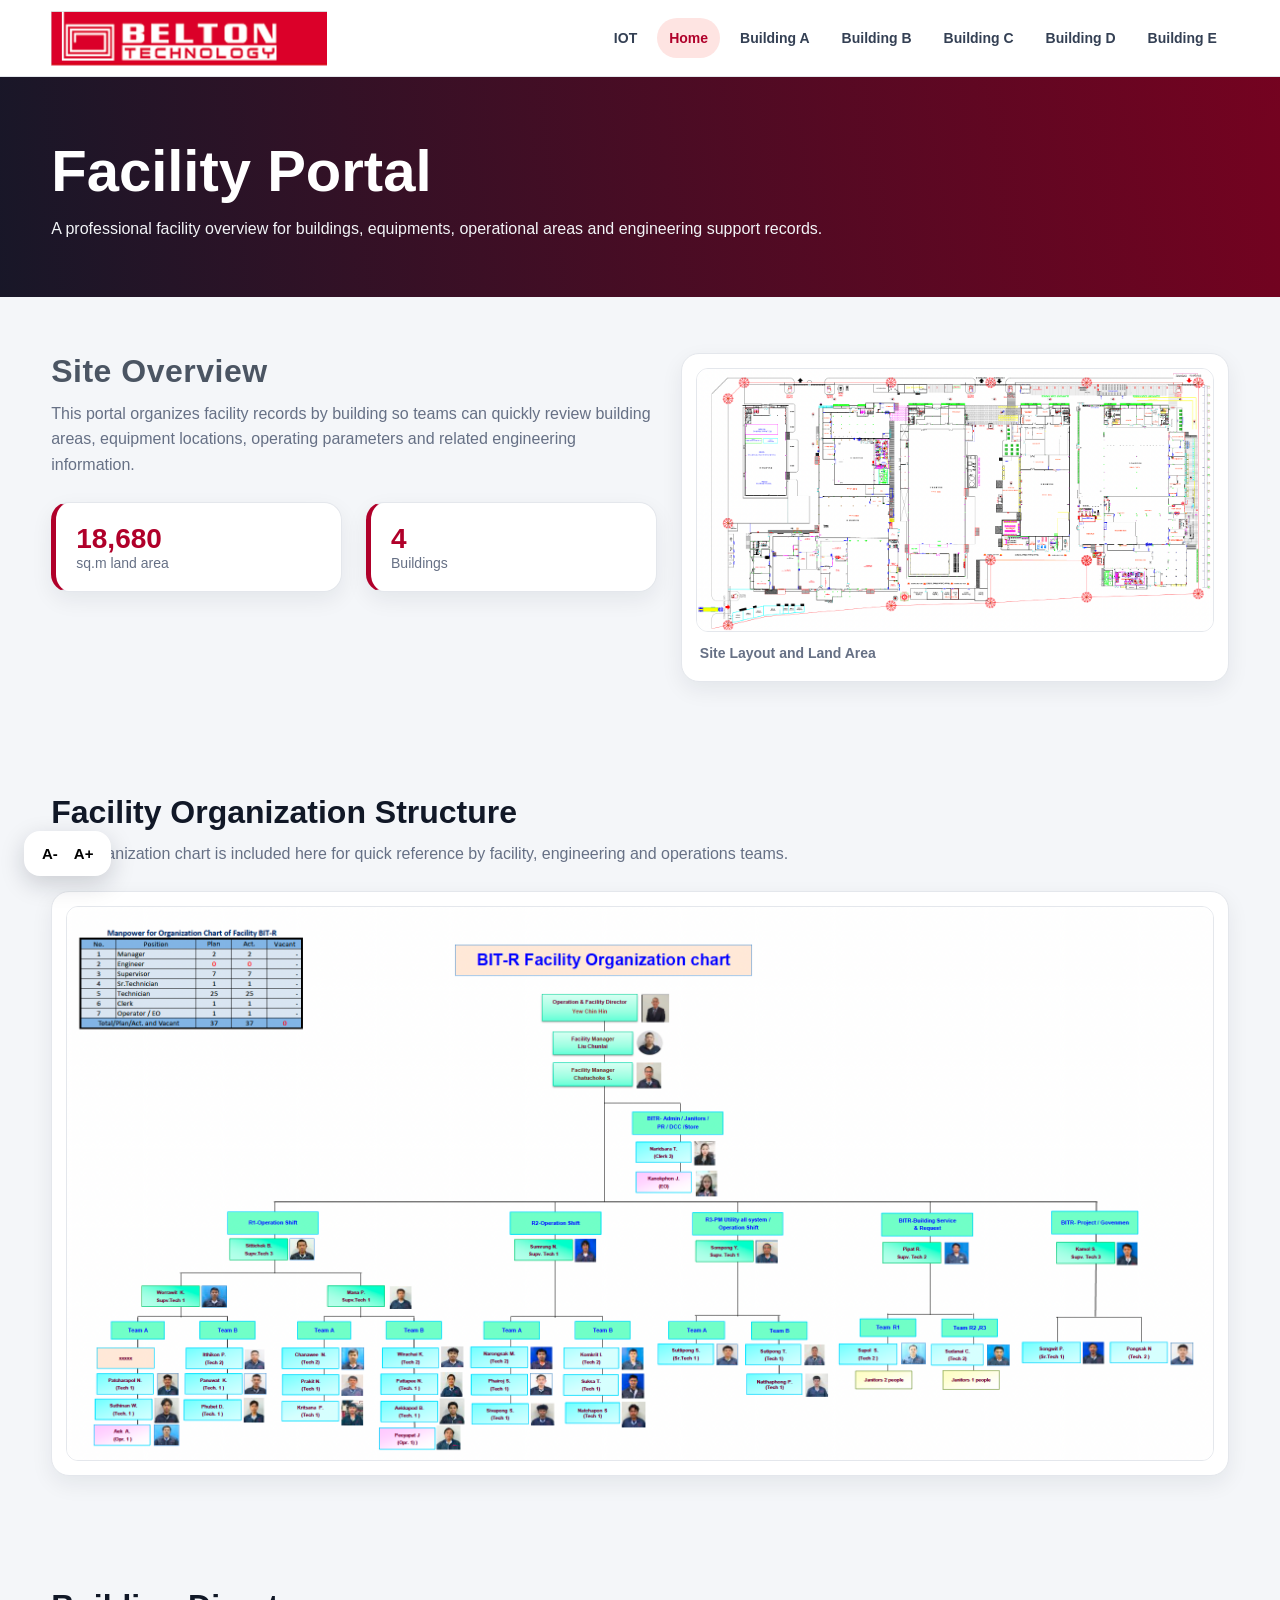
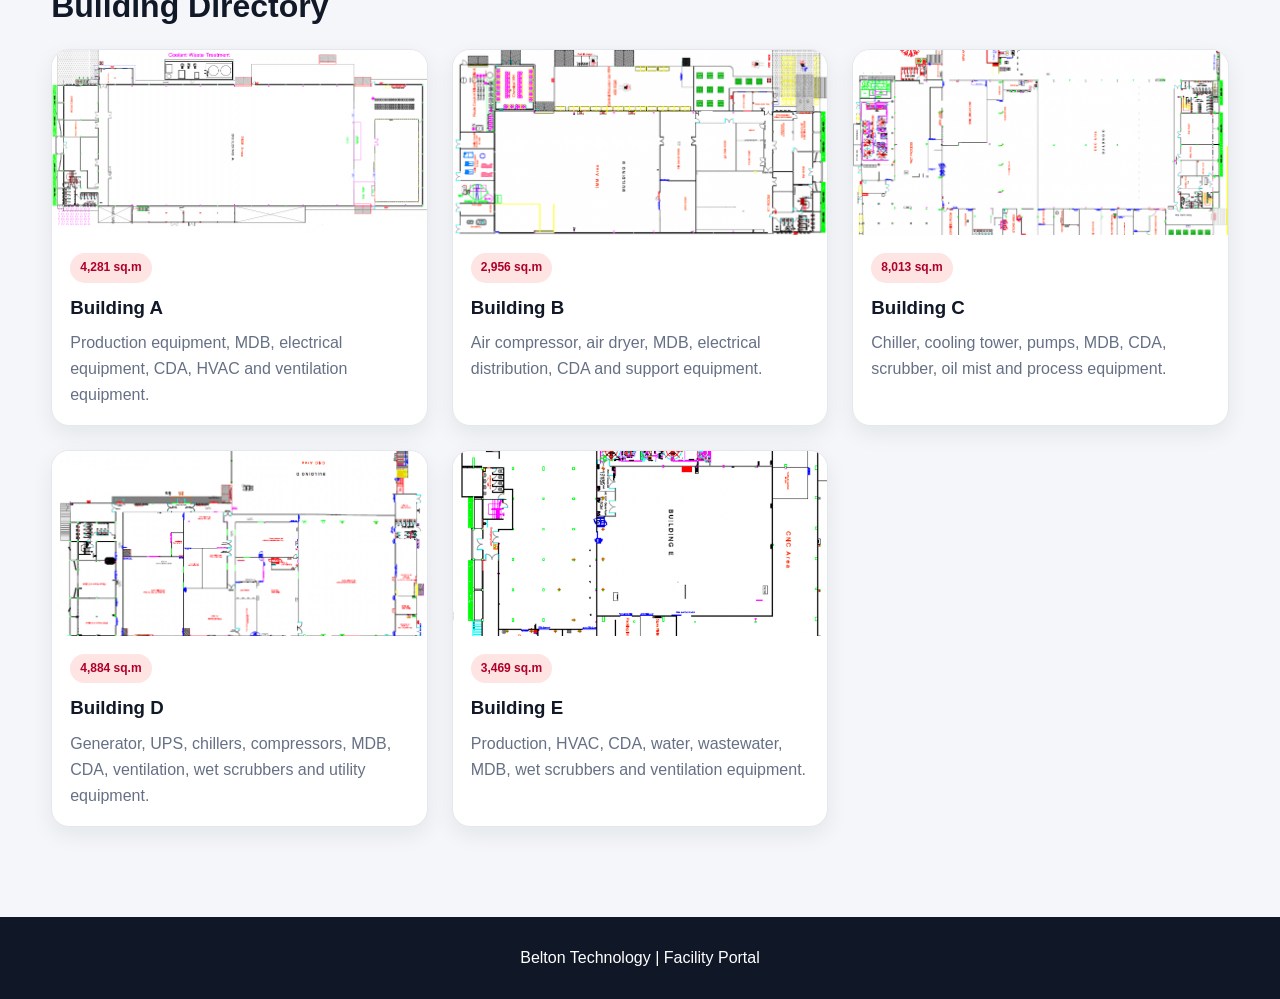
==== commit f2e4af28: "Final changes almost" ====
--- a/index.html
+++ b/index.html
@@ -131,11 +131,9 @@
   <p>Belton Technology | Facility Portal</p>
 </footer>
 
-<div class="text-size-box">
-  <div class="text-size-buttons">
-    <button onclick="decreaseText()">A-</button>
-    <button onclick="increaseText()">A+</button>
-  </div>
+<div class="font-control">
+  <button onclick="decreaseFont()">A-</button>
+  <button onclick="increaseFont()">A+</button>
 </div>
 
 <script src="script.js"></script>
--- a/style.css
+++ b/style.css
@@ -1002,7 +1002,7 @@
 
 /* Keep normal hero rectangle same height on all pages */
 .page-hero {
-  height: 430px;
+  height: 220px;
   display: flex;
   align-items: center;
   overflow: hidden;
@@ -1030,7 +1030,7 @@
 }
 
 /* =========================
-   IOT Small Link Cards
+   IOT Soft Red Cards
 ========================= */
 
 .iot-link-section {
@@ -1040,19 +1040,19 @@
 .iot-link-grid {
   display: grid;
   grid-template-columns: repeat(4, 1fr);
-  gap: 24px;
+  gap: 26px;
 }
 
 .iot-link-card {
-  background: #ffffff;
-  border-radius: 18px;
-  padding: 24px 22px;
-  min-height: 145px;
+  background: linear-gradient(135deg, #fff5f7, #ffffff);
+  border-radius: 20px;
+  padding: 28px 26px;
+  min-height: 170px;
   text-decoration: none;
   color: #101828;
-  box-shadow: 0 8px 24px rgba(16, 24, 40, 0.08);
-  border: 1px solid var(--line);
-  transition: transform 0.25s ease, box-shadow 0.25s ease;
+  border: 1px solid #f3c7d2;
+  box-shadow: 0 10px 28px rgba(16, 24, 40, 0.08);
+  transition: transform 0.25s ease, box-shadow 0.25s ease, border-color 0.25s ease;
   display: flex;
   flex-direction: column;
   justify-content: center;
@@ -1060,25 +1060,27 @@
 
 .iot-link-card:hover {
   transform: translateY(-6px);
-  box-shadow: 0 16px 32px rgba(16, 24, 40, 0.14);
+  box-shadow: 0 16px 36px rgba(16, 24, 40, 0.14);
+  border-color: #b00032;
 }
 
 .iot-link-card h3 {
-  font-size: 19px;
-  line-height: 1.3;
-  font-weight: 800;
-  color: #101828;
-  margin-bottom: 10px;
+  font-size: 22px;
+  line-height: 1.35;
+  font-weight: 700;
+  color: #b00032;
+  margin: 0 0 14px;
 }
 
 .iot-link-card p {
-  font-size: 14px;
+  font-size: 15px;
   line-height: 1.5;
+  font-weight: 400;
   color: #667085;
   margin: 0;
 }
 
-/* Center the last 2 cards when there are 10 cards */
+/* Center the last 2 cards */
 .iot-link-card:nth-child(9) {
   grid-column: 2;
 }
@@ -1087,7 +1089,7 @@
   grid-column: 3;
 }
 
-/* Tablet view */
+/* Tablet */
 @media (max-width: 1000px) {
   .iot-link-grid {
     grid-template-columns: repeat(2, 1fr);
@@ -1099,29 +1101,46 @@
   }
 }
 
-/* Mobile view */
+/* Mobile */
 @media (max-width: 600px) {
   .iot-link-grid {
     grid-template-columns: 1fr;
   }
 
   .iot-link-card {
-    min-height: 130px;
-    padding: 22px 20px;
+    min-height: 145px;
+    padding: 24px 22px;
   }
 
   .iot-link-card h3 {
-    font-size: 18px;
+    font-size: 20px;
   }
 
   .iot-link-card p {
-    font-size: 13px;
-  }
-}
-
-.page-title {
-  font-size: 38px;
-  font-weight: 800;
-  color: #101828;
-  margin-bottom: 30px;
+    font-size: 14px;
+  }
+}
+
+
+
+.font-control {
+  position: fixed;
+  left: 24px;
+  bottom: 24px;
+  background: #ffffff;
+  padding: 14px 18px;
+  border-radius: 16px;
+  box-shadow: 0 8px 24px rgba(16, 24, 40, 0.18);
+  display: flex;
+  gap: 16px;
+  z-index: 9999;
+}
+
+.font-control button {
+  border: none;
+  background: transparent;
+  color: #000000;
+  font-size: 15px;
+  font-weight: 600;
+  cursor: pointer;
 }
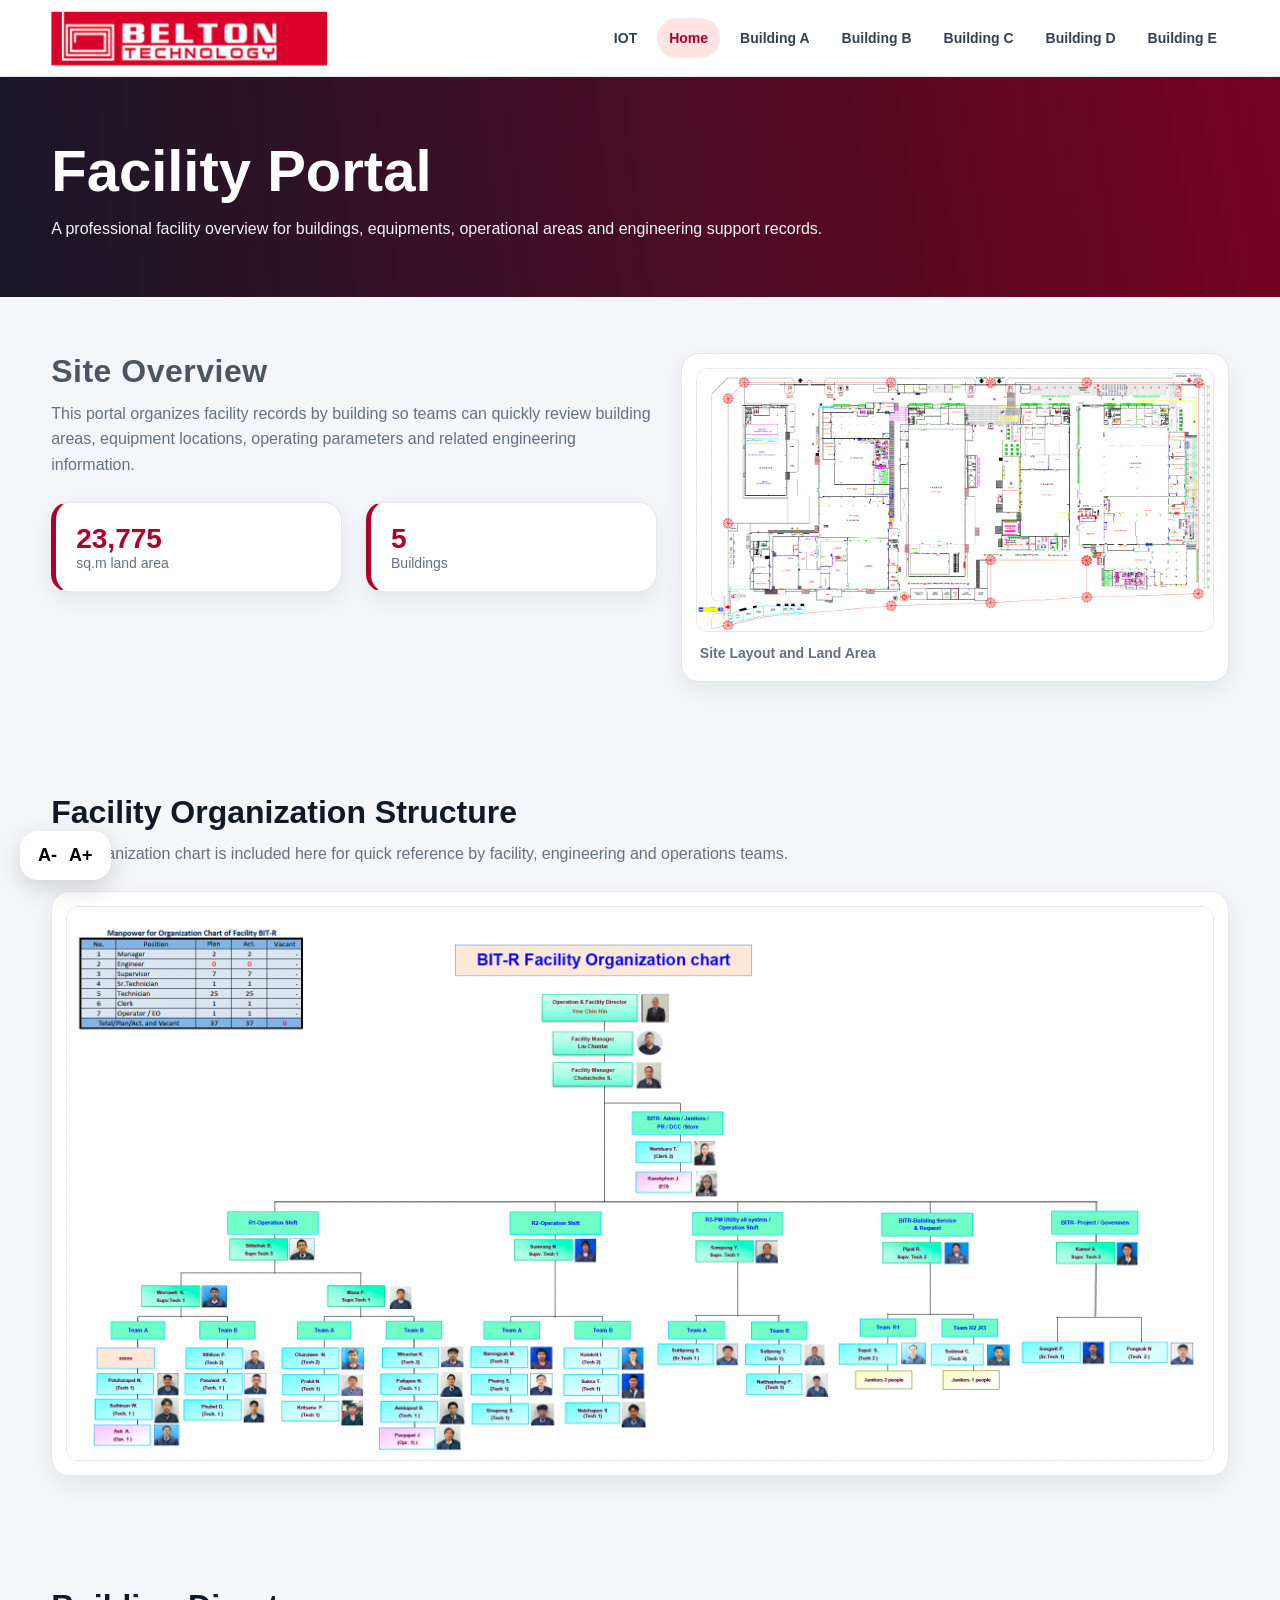
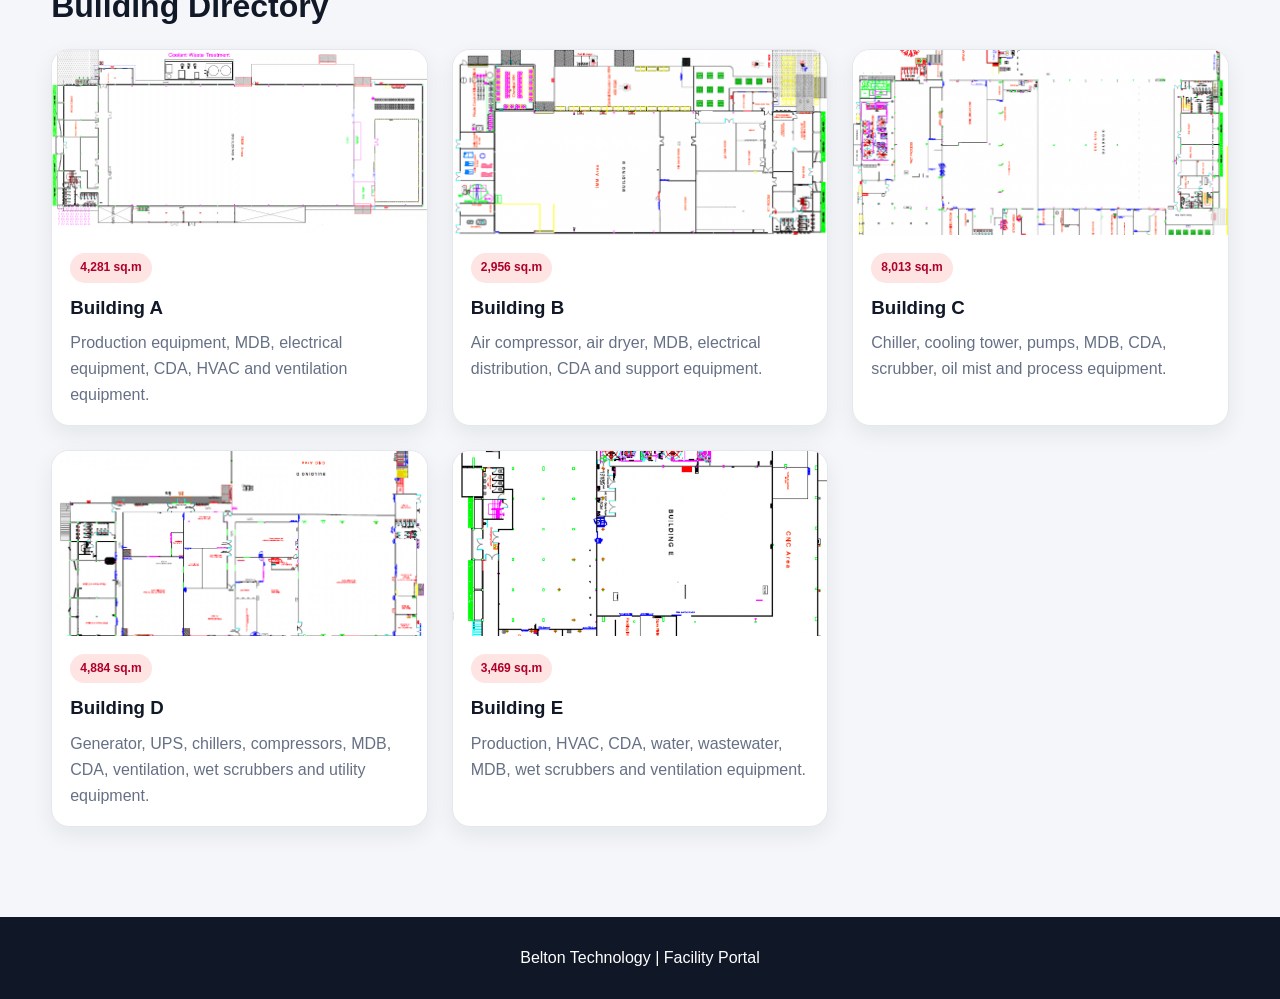
==== commit f3318894: "Text size" ====
--- a/index.html
+++ b/index.html
@@ -131,12 +131,71 @@
   <p>Belton Technology | Facility Portal</p>
 </footer>
 
-<div class="font-control">
-  <button onclick="decreaseFont()">A-</button>
-  <button onclick="increaseFont()">A+</button>
+<script src="script.js"></script>
+
+
+<div class="text-zoom-box">
+  <button onclick="changeTextSize(-1)" type="button">A-</button>
+  <button onclick="changeTextSize(1)" type="button">A+</button>
 </div>
 
-<script src="script.js"></script>
+<style>
+  .text-zoom-box {
+    position: fixed;
+    left: 20px;
+    bottom: 20px;
+    display: flex;
+    gap: 12px;
+    background: white;
+    padding: 14px 18px;
+    border-radius: 18px;
+    box-shadow: 0 8px 25px rgba(0, 0, 0, 0.15);
+    z-index: 99999;
+  }
+
+  .text-zoom-box button {
+    font-size: 18px;
+    font-weight: 700;
+    border: none;
+    background: transparent;
+    cursor: pointer;
+    color: black;
+  }
+</style>
+
+<script>
+  let zoomAmount = Number(localStorage.getItem("zoomAmount")) || 0;
+
+  function changeTextSize(direction) {
+    zoomAmount += direction;
+
+    if (zoomAmount > 4) zoomAmount = 4;
+    if (zoomAmount < -3) zoomAmount = -3;
+
+    localStorage.setItem("zoomAmount", zoomAmount);
+    applyTextSize();
+  }
+
+  function applyTextSize() {
+    const elements = document.querySelectorAll(
+      "h1, h2, h3, h4, h5, h6, p, a, li, span"
+    );
+
+    elements.forEach(function (el) {
+      if (el.closest(".text-zoom-box")) return;
+
+      if (!el.dataset.originalSize) {
+        el.dataset.originalSize = window.getComputedStyle(el).fontSize;
+      }
+
+      const originalSize = parseFloat(el.dataset.originalSize);
+      el.style.fontSize = originalSize + zoomAmount * 2 + "px";
+    });
+  }
+
+  applyTextSize();
+</script>
+
 
 </body>
 </html>
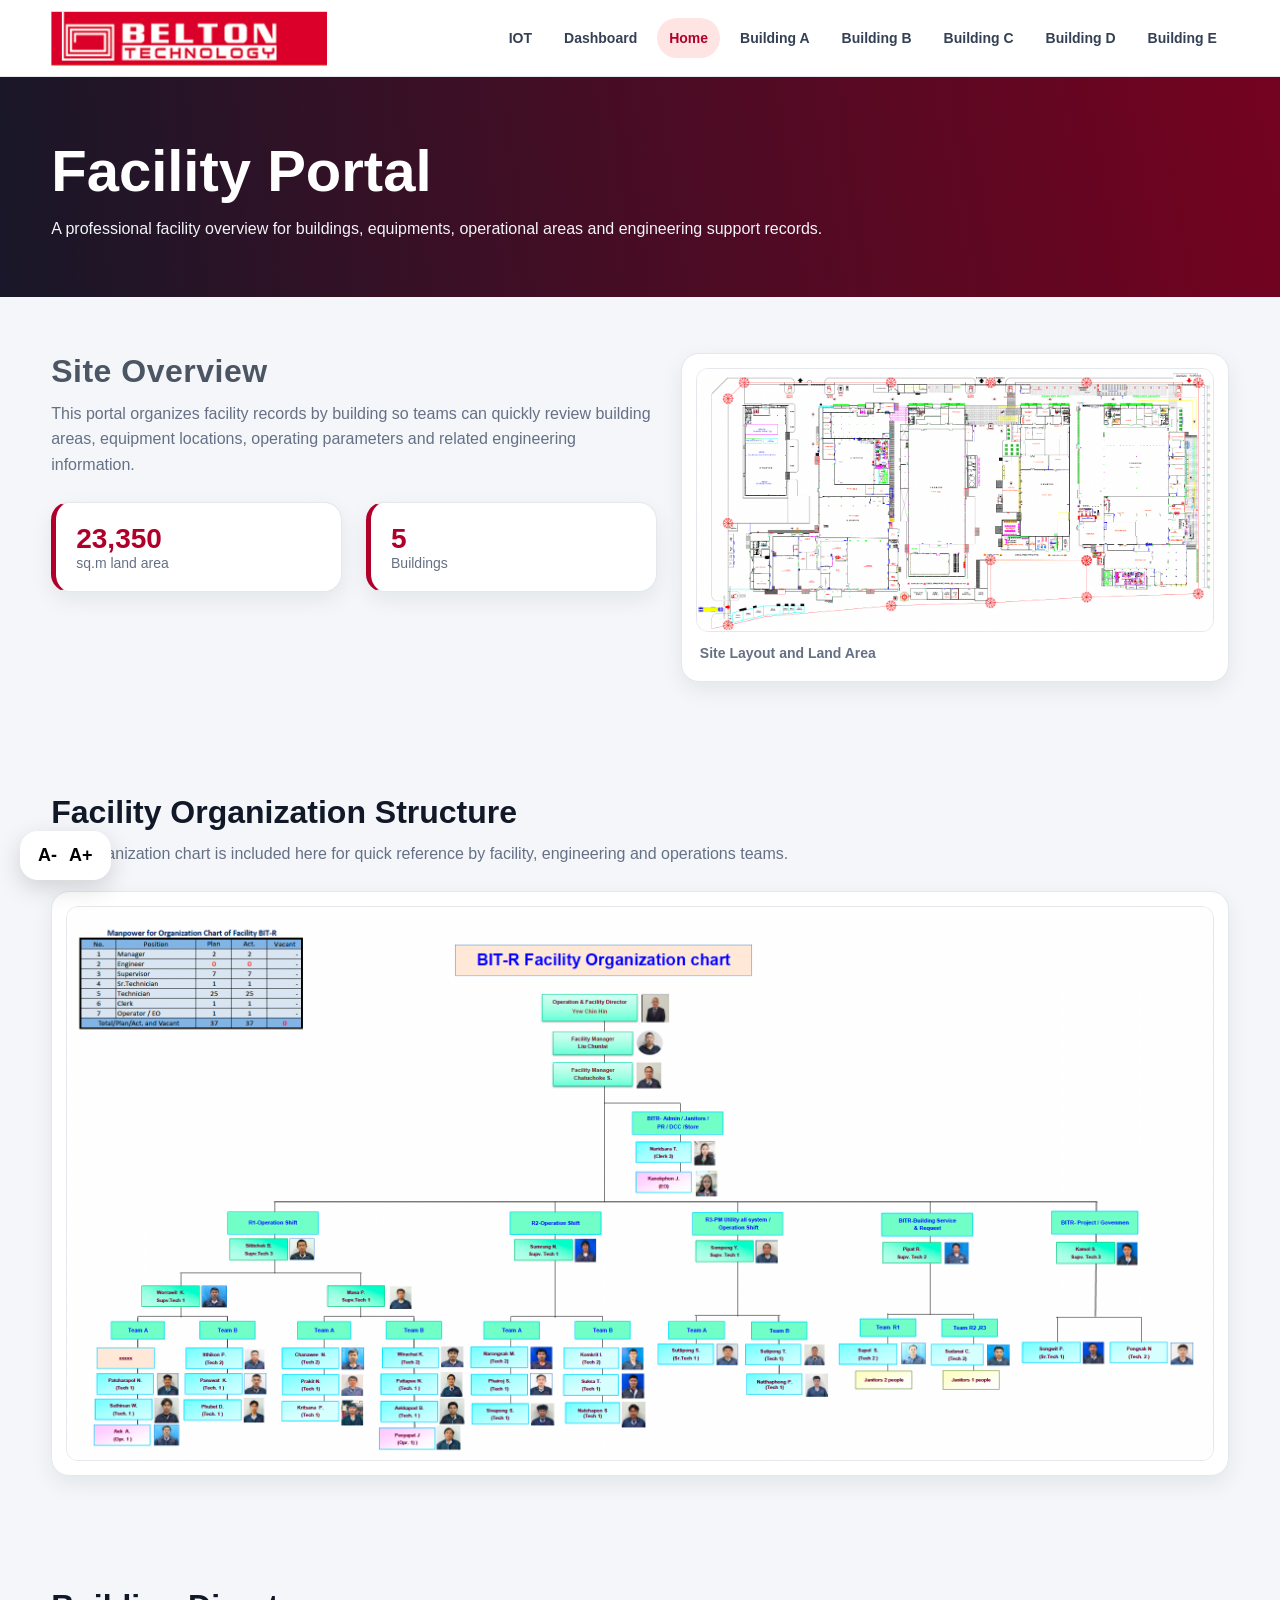
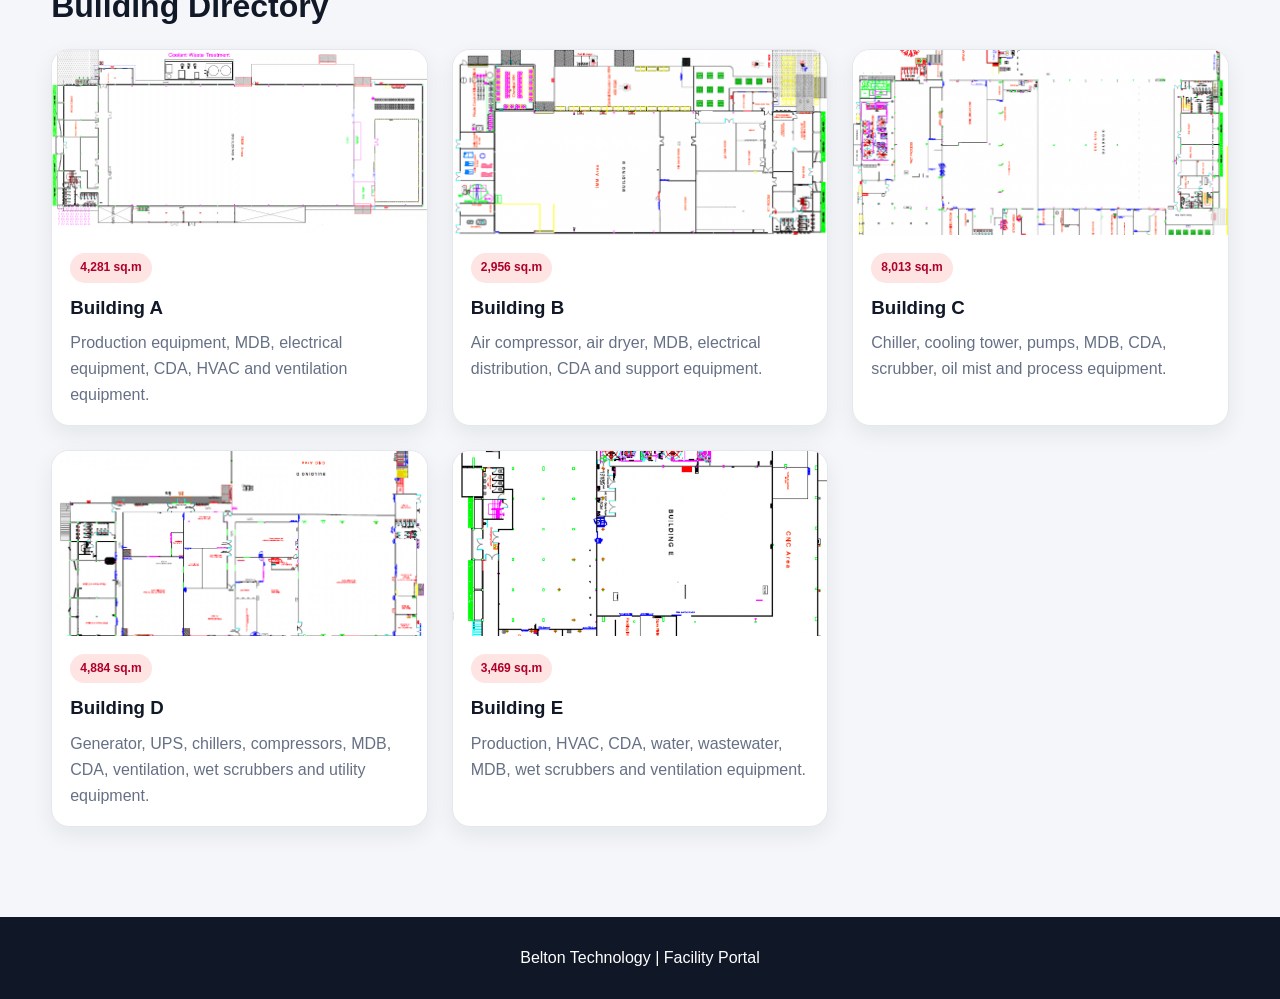
==== commit 32858460: "Add Belton dashboard page" ====
--- a/index.html
+++ b/index.html
@@ -5,6 +5,9 @@
   <meta name="viewport" content="width=device-width, initial-scale=1.0" />
   <title>Belton Technology | Facility Portal</title>
   <link rel="stylesheet" href="style.css" />
+</head>
+<body>
+
 <header class="site-header">
   <div class="container header-inner">
 
@@ -18,6 +21,7 @@
 
     <nav class="top-nav" id="mobileNav">
       <a href="IOT.html">IOT</a>
+      <a href="dashboard.html">Dashboard</a>
       <a class="active" href="index.html">Home</a>
       <a href="buildingA.html">Building A</a>
       <a href="buildingB.html">Building B</a>
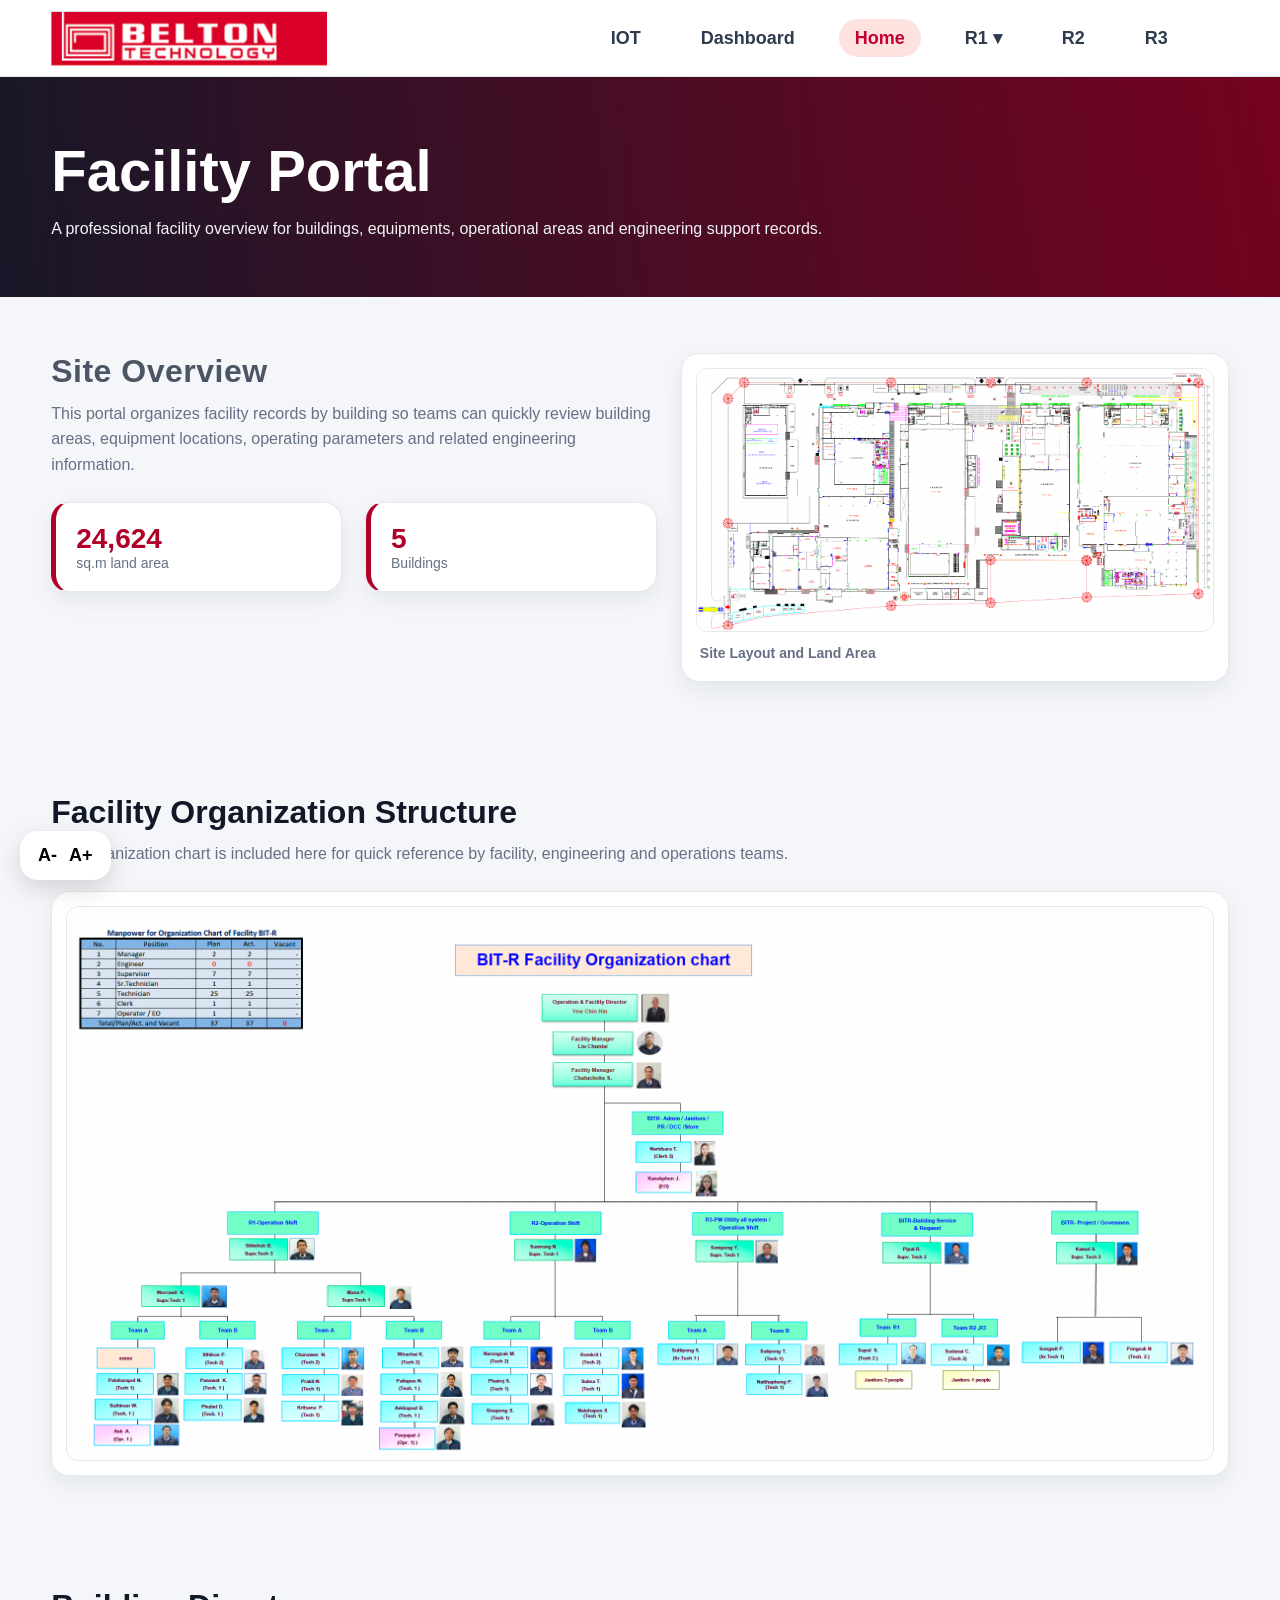
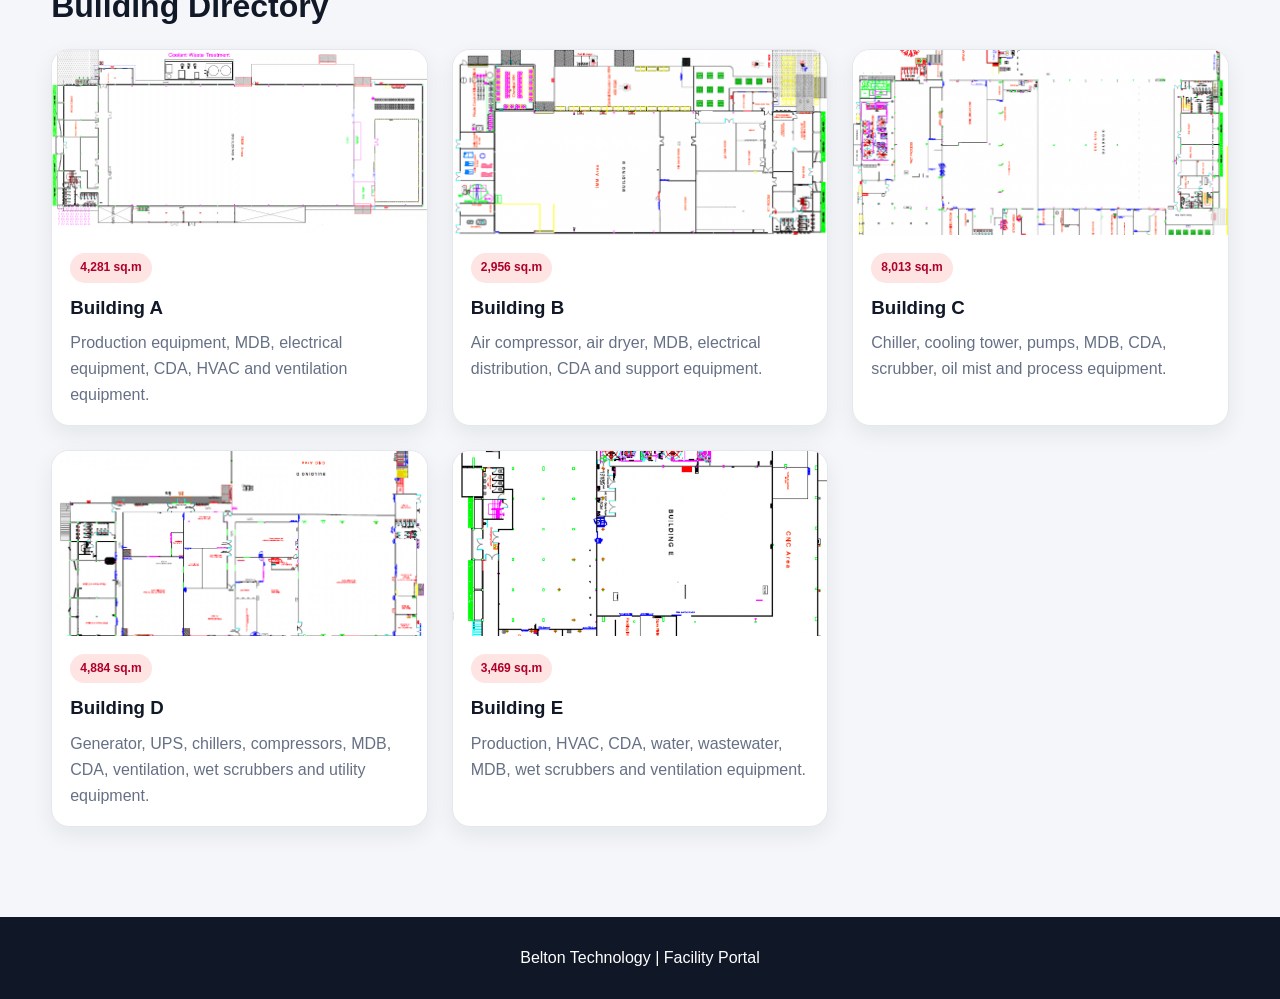
==== commit 0808d116: "Page R2 and R3 added" ====
--- a/index.html
+++ b/index.html
@@ -19,16 +19,29 @@
       ☰
     </button>
 
-    <nav class="top-nav" id="mobileNav">
-      <a href="IOT.html">IOT</a>
-      <a href="dashboard.html">Dashboard</a>
-      <a class="active" href="index.html">Home</a>
-      <a href="buildingA.html">Building A</a>
-      <a href="buildingB.html">Building B</a>
-      <a href="buildingC.html">Building C</a>
-      <a href="buildingD.html">Building D</a>
-      <a href="buildingE.html">Building E</a>
-    </nav>
+   <nav class="navbar">
+
+  <ul class="nav-links">
+    <li><a href="IOT.html">IOT</a></li>
+    <li><a href="Dashboard.html">Dashboard</a></li>
+    <li><a href="index.html" class="active">Home</a></li>
+
+    <li class="dropdown">
+      <a href="#">R1 ▾</a>
+
+      <ul class="dropdown-menu">
+        <li><a href="buildingA.html">Building A</a></li>
+        <li><a href="buildingB.html">Building B</a></li>
+        <li><a href="buildingC.html">Building C</a></li>
+        <li><a href="buildingD.html">Building D</a></li>
+        <li><a href="buildingE.html">Building E</a></li>
+      </ul>
+    </li>
+
+    <li><a href="r2.html">R2</a></li>
+    <li><a href="r3.html">R3</a></li>
+  </ul>
+</nav>
 
   </div>
 </header>
--- a/style.css
+++ b/style.css
@@ -1143,4 +1143,150 @@
   font-size: 15px;
   font-weight: 600;
   cursor: pointer;
-}+}
+
+
+
+.navbar {
+  height: 115px;
+  display: flex;
+  align-items: center;
+  justify-content: space-between;
+  padding: 0 55px;
+  background: white;
+  position: relative;
+  z-index: 1000;
+}
+
+.logo img {
+  height: 78px;
+  width: auto;
+}
+
+.nav-links {
+  list-style: none;
+  display: flex;
+  align-items: center;
+  gap: 28px;
+  margin: 0;
+  padding: 0;
+}
+
+.nav-links li {
+  position: relative;
+}
+
+.nav-links > li > a {
+  text-decoration: none;
+  color: #2f3b4f;
+  font-size: 18px;
+  font-weight: 600;
+  padding: 12px 18px;
+  border-radius: 28px;
+  display: flex;
+  align-items: center;
+  gap: 6px;
+  line-height: 1;
+}
+
+.nav-links > li > a:hover,
+.nav-links > li > a.active {
+  background: #fde2df;
+  color: #c5002e;
+}
+
+.arrow {
+  font-size: 14px;
+  line-height: 1;
+}
+
+/* Dropdown */
+.dropdown {
+  position: relative;
+}
+
+/* Dropdown menu */
+.dropdown-menu {
+  display: none;
+  position: absolute;
+  top: 100%;          /* directly below R1 */
+  left: 0;
+  background: white;
+  list-style: none;
+  padding: 14px 0;
+  margin: 0;          /* very important: no gap */
+  min-width: 230px;
+  border-radius: 18px;
+  box-shadow: 0 12px 30px rgba(0, 0, 0, 0.18);
+  z-index: 9999;
+}
+
+/* Keep dropdown open when hovering R1 OR the menu */
+.dropdown:hover .dropdown-menu,
+.dropdown:focus-within .dropdown-menu {
+  display: block;
+}
+
+.dropdown-menu li a {
+  display: block;
+  text-decoration: none;
+  color: #2f3b4f;
+  font-size: 18px;
+  font-weight: 700;
+  padding: 14px 28px;
+  white-space: nowrap;
+}
+
+.dropdown-menu li a:hover {
+  background: #fde2df;
+  color: #c5002e;
+}
+
+.site-header {
+  background: white;
+  height: auto;
+}
+
+.navbar {
+  height: 75px;
+  display: flex;
+  align-items: center;
+  justify-content: space-between;
+  padding: 0 45px;
+  background: white;
+  position: relative;
+  z-index: 1000;
+}
+
+.logo img {
+  height: 50px;
+  width: auto;
+  display: block;
+}
+
+.nav-links {
+  list-style: none;
+  display: flex;
+  align-items: center;
+  gap: 28px;
+  margin: 0;
+  padding: 0;
+}
+
+.nav-links > li > a {
+  text-decoration: none;
+  color: #2f3b4f;
+  font-size: 18px;
+  font-weight: 700;
+  padding: 10px 16px;
+  border-radius: 25px;
+  display: flex;
+  align-items: center;
+  gap: 6px;
+  line-height: 1;
+}
+
+
+
+
+
